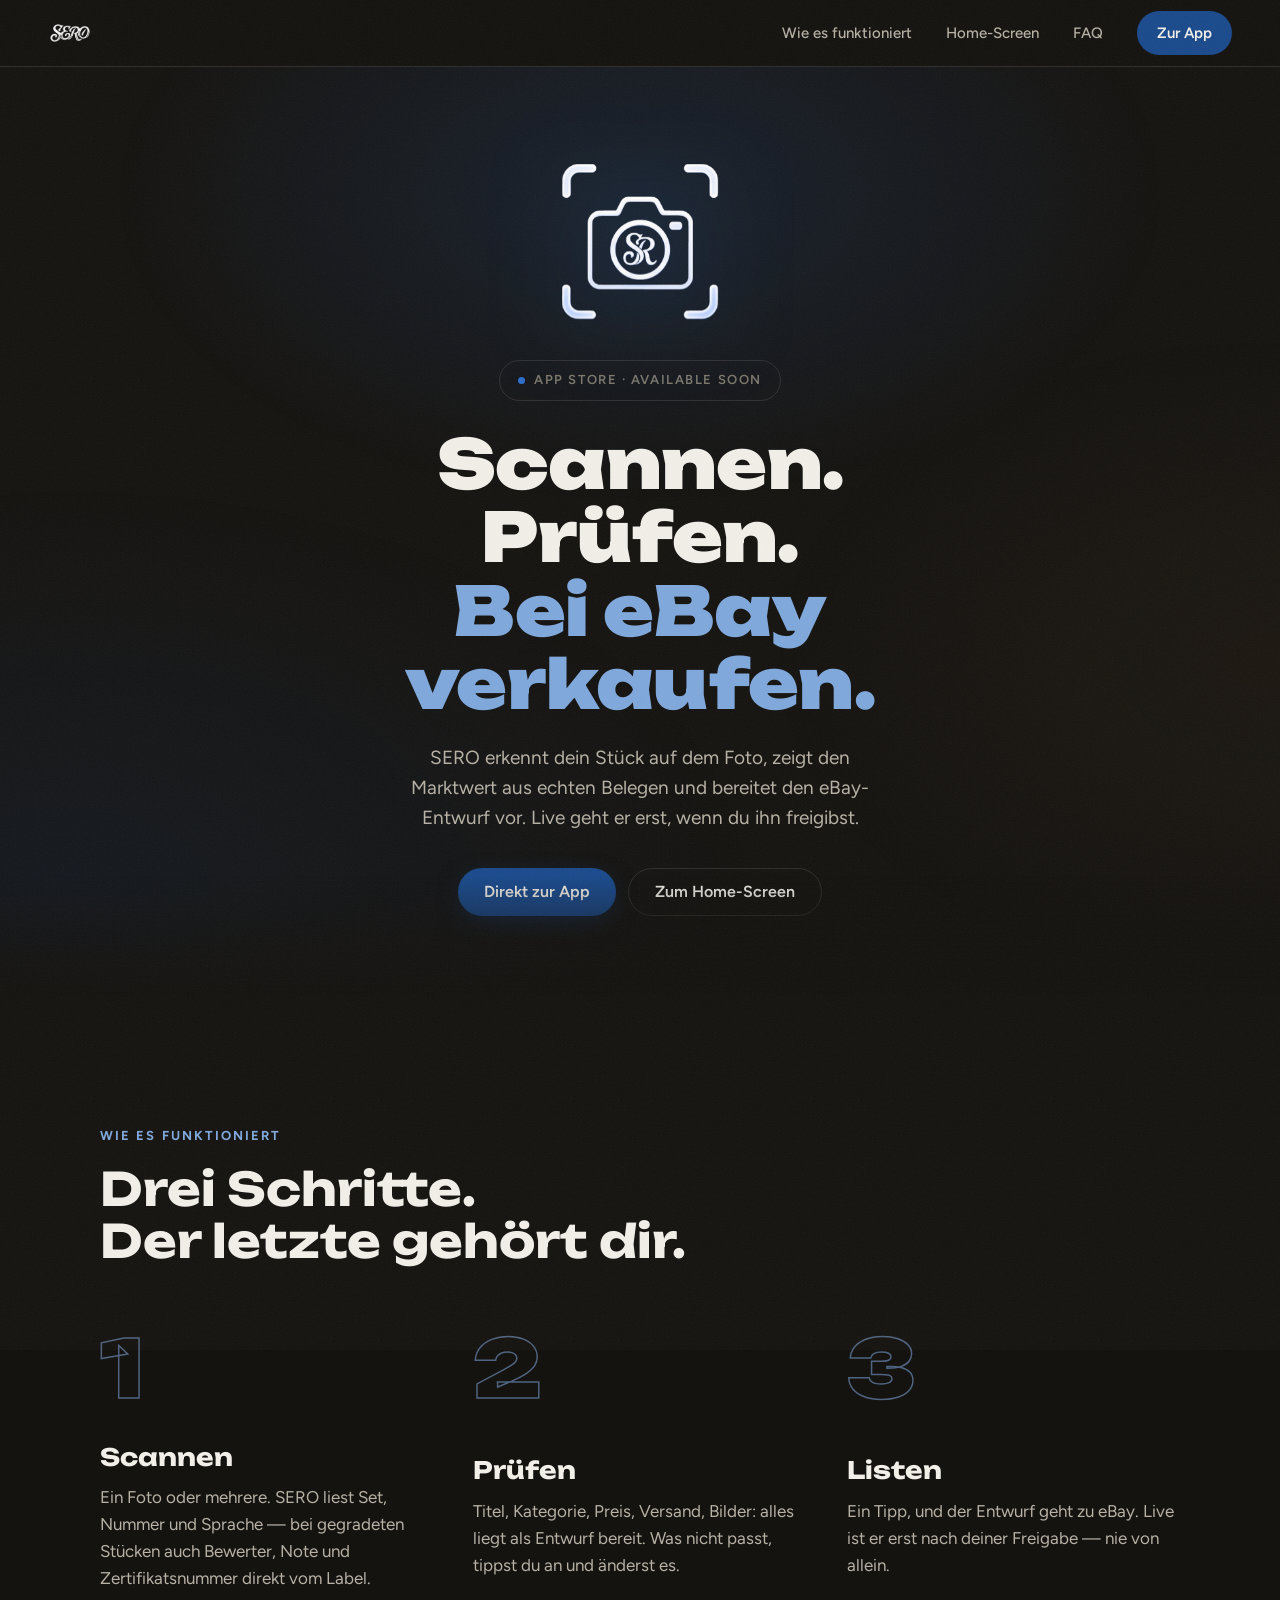
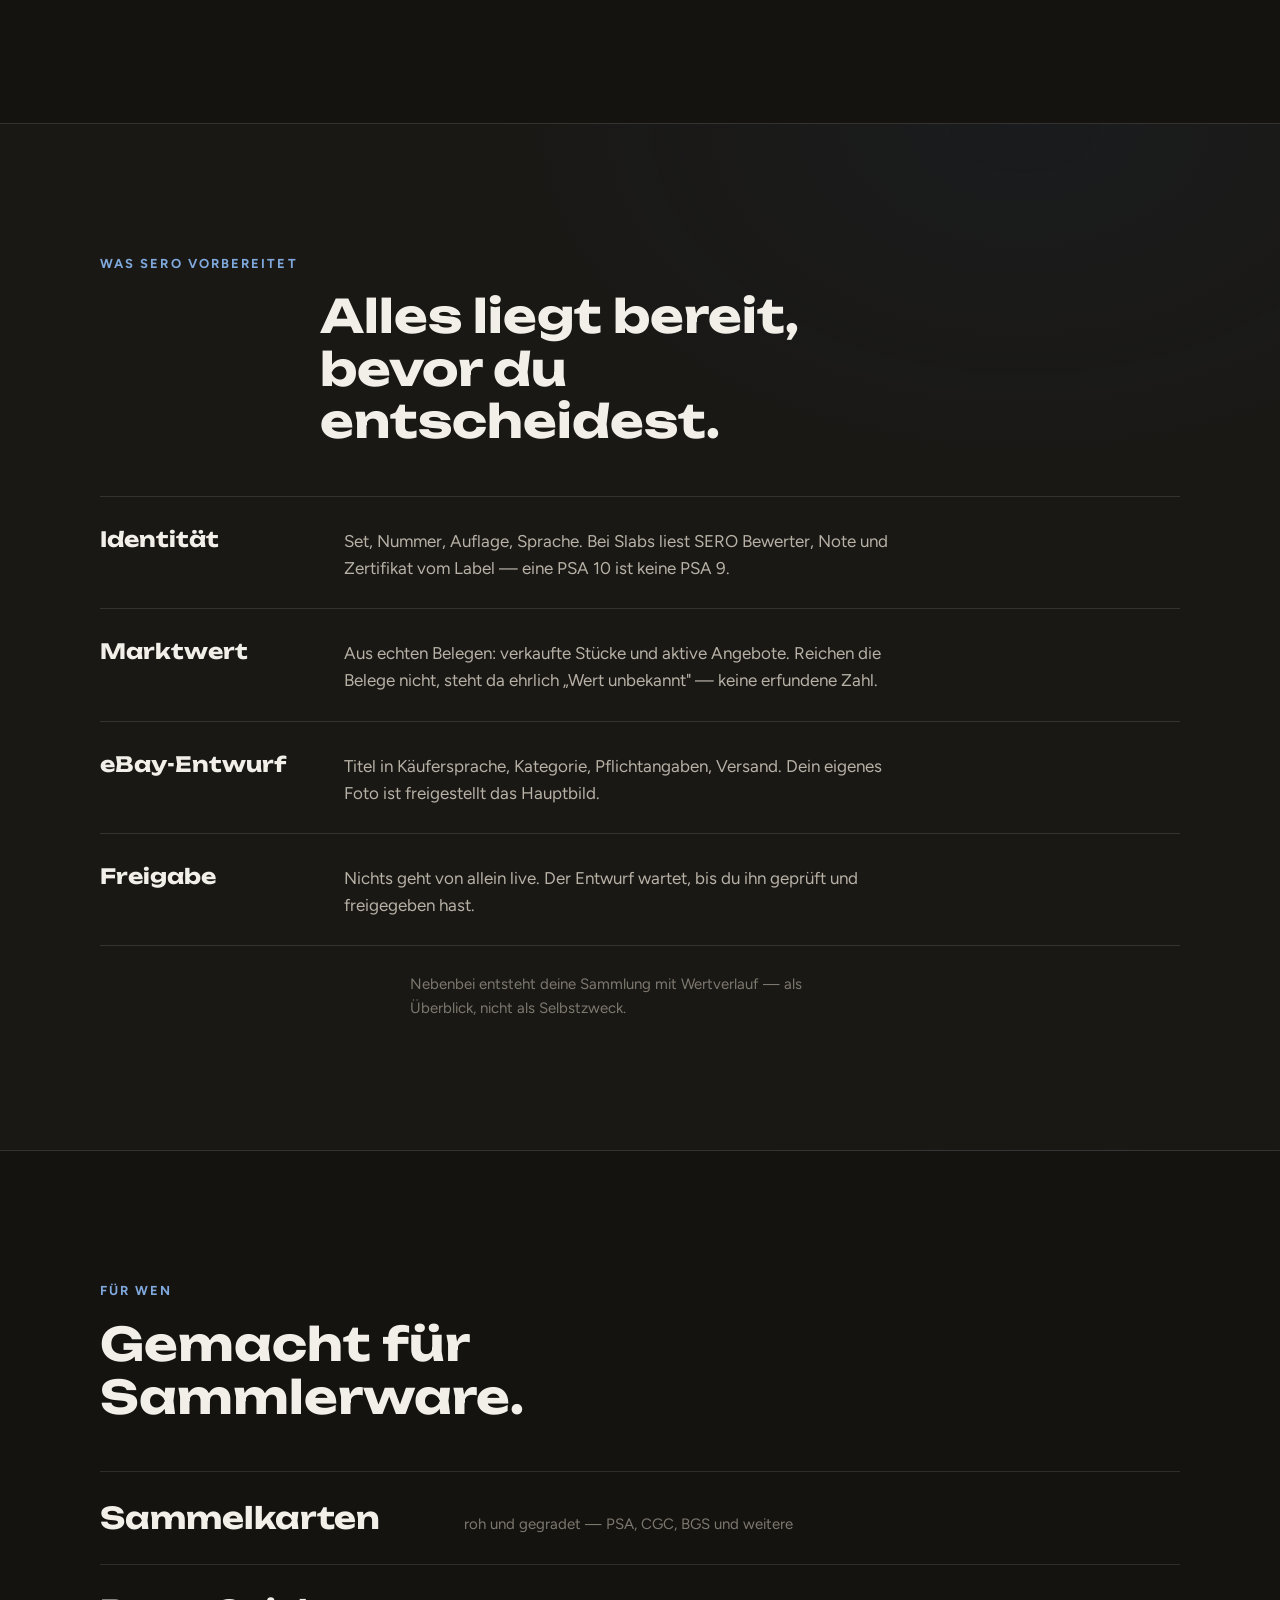
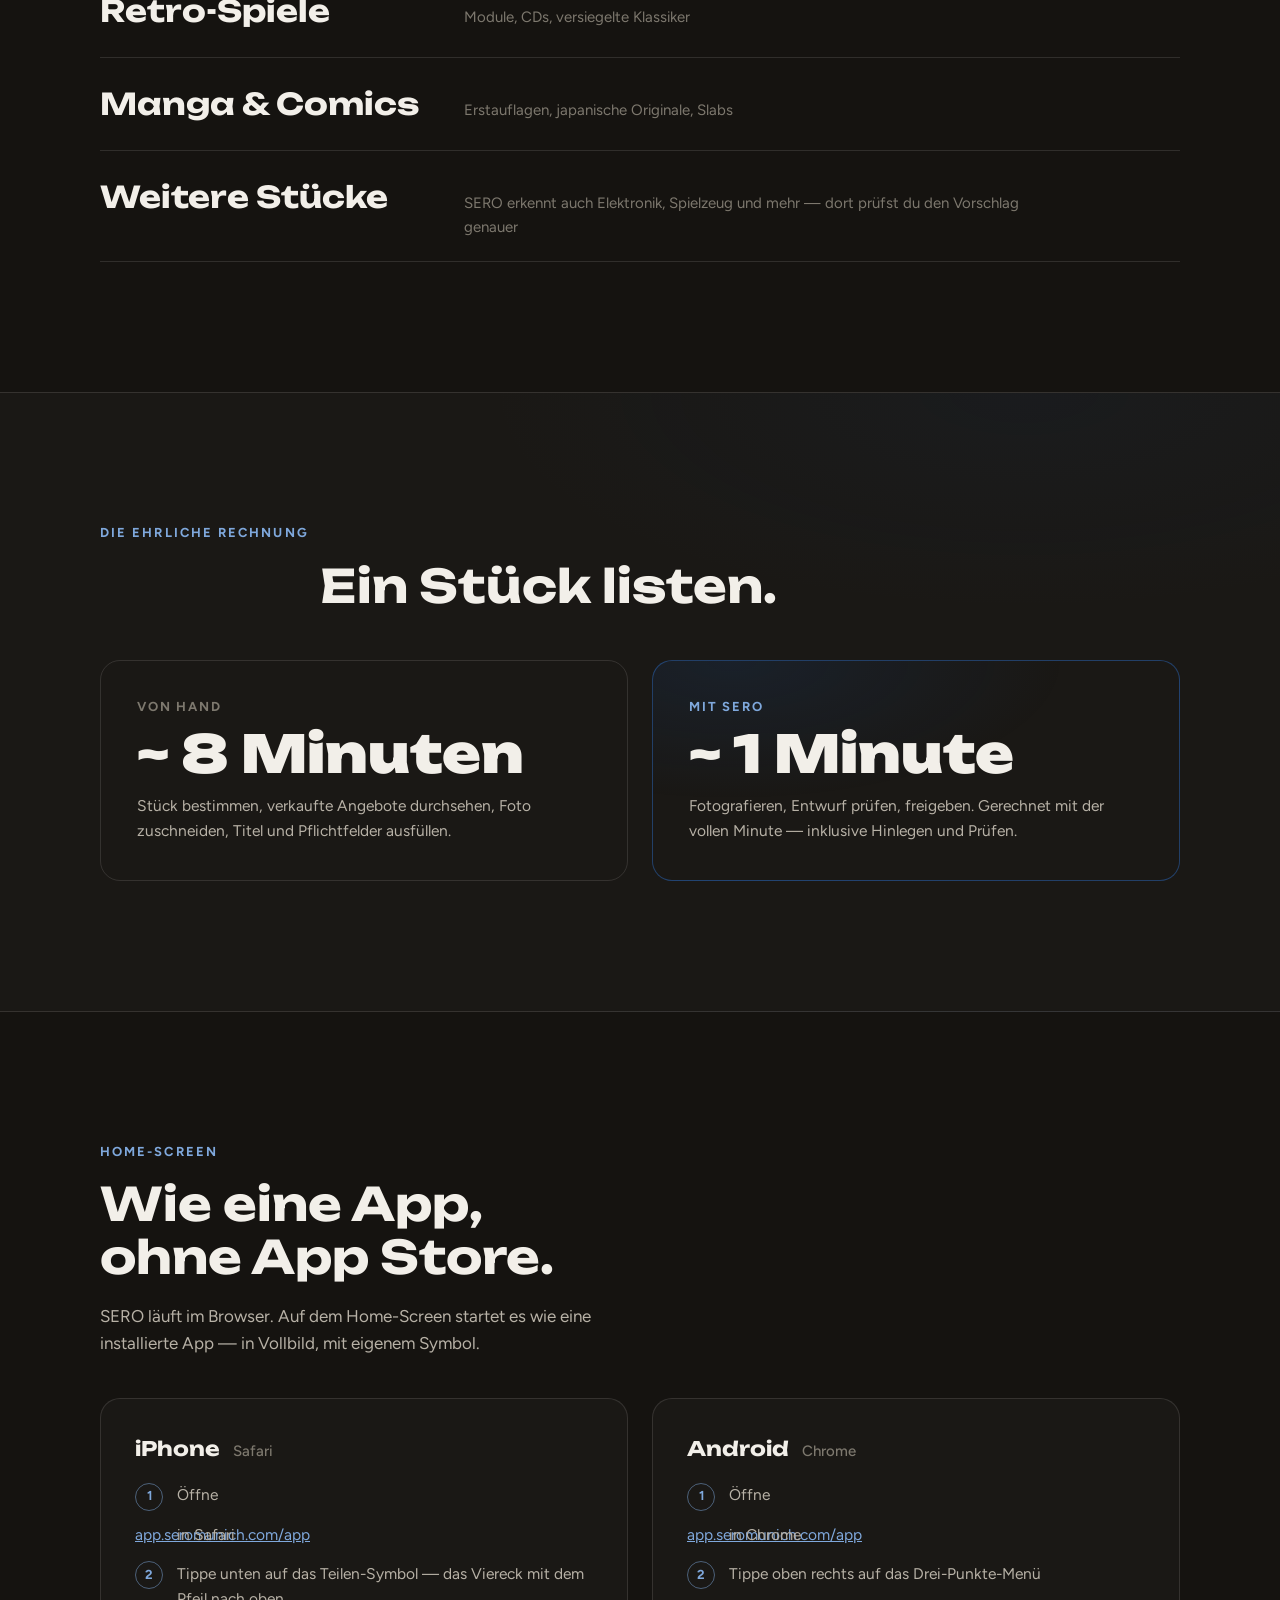
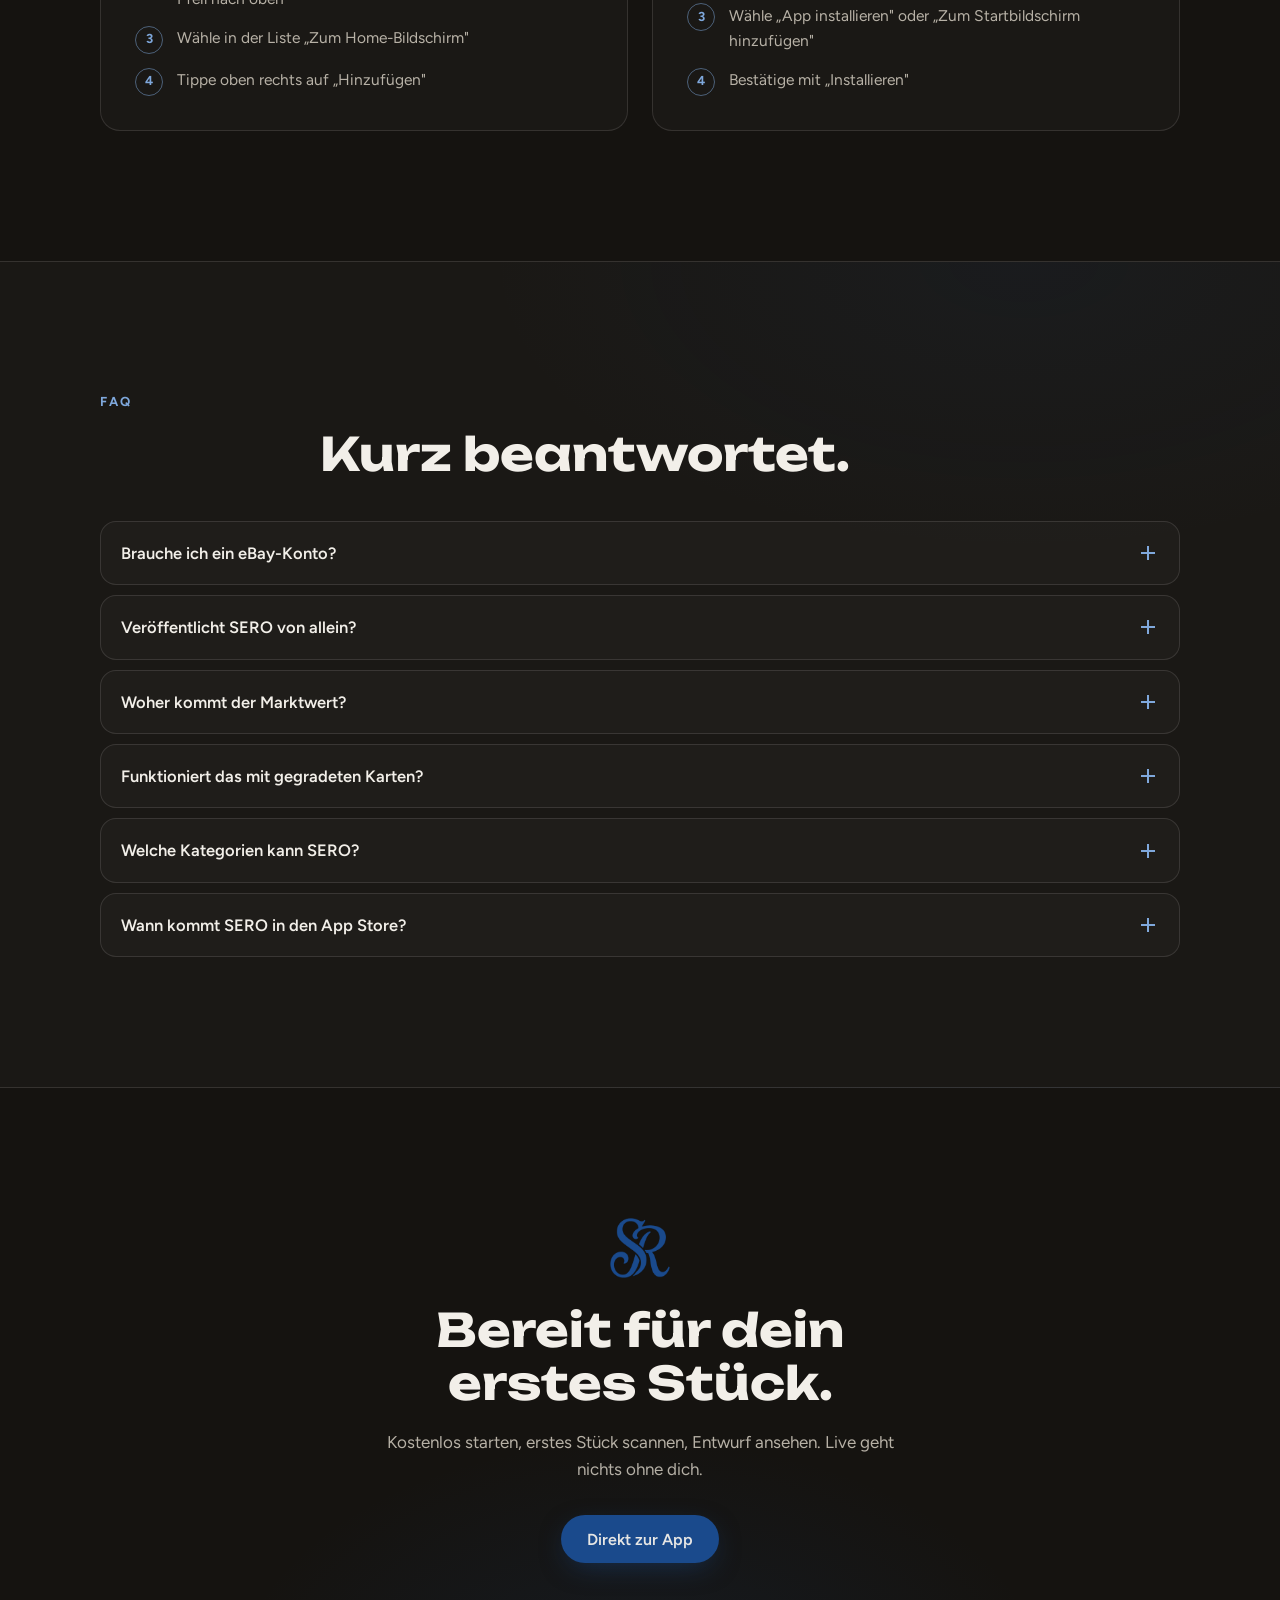
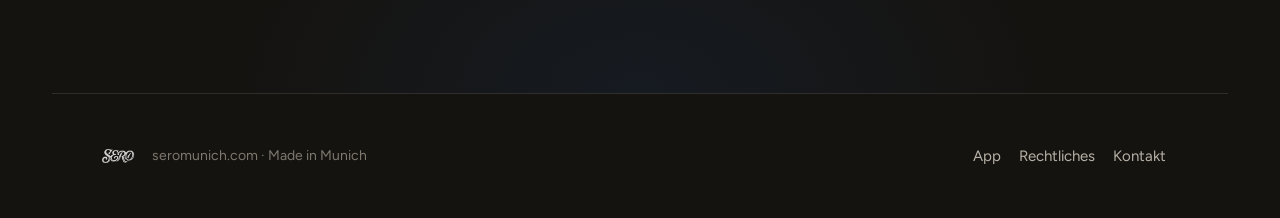
==== landing/index.html @ 646f68f7 "Landing seromunich.com: Komplett-Redesign — Atelier-Theme, Scroll-Motion, 10 Sektionen - Dunkles Lau" ====
<!DOCTYPE html>
<html lang="de">
<head>
<meta charset="UTF-8">
<meta name="viewport" content="width=device-width, initial-scale=1, viewport-fit=cover">
<title>SERO — Scannen. Prüfen. Bei eBay verkaufen.</title>
<meta name="description" content="SERO erkennt dein Stück auf dem Foto, zeigt den Marktwert aus echten Belegen und bereitet den eBay-Entwurf vor. Live geht er erst nach deiner Freigabe.">
<link rel="canonical" href="https://seromunich.com/">
<link rel="icon" href="assets/sero-slab.svg" type="image/svg+xml">
<link rel="alternate icon" href="assets/app-icon.png">
<link rel="apple-touch-icon" href="assets/apple-touch-icon.png">
<meta property="og:type" content="website">
<meta property="og:site_name" content="SERO">
<meta property="og:title" content="SERO — Scannen. Prüfen. Bei eBay verkaufen.">
<meta property="og:description" content="Foto machen, Marktwert aus echten Belegen prüfen, bei eBay listen — live erst nach deiner Freigabe.">
<meta property="og:url" content="https://seromunich.com/">
<meta property="og:image" content="https://seromunich.com/assets/icon-512.png">
<meta property="og:locale" content="de_DE">
<meta name="theme-color" content="#151310">
<link rel="preconnect" href="https://fonts.googleapis.com">
<link rel="preconnect" href="https://fonts.gstatic.com" crossorigin>
<link href="https://fonts.googleapis.com/css2?family=Figtree:wght@400;500;600;700&family=Unbounded:wght@400;500;700;900&display=swap" rel="stylesheet">
<link rel="stylesheet" href="landing.css?v=3">
</head>
<body>
<a class="skip" href="#main">Zum Inhalt springen</a>
<div class="grain" aria-hidden="true"></div>

<!-- ══════════════ Header ══════════════ -->
<header class="top" id="top">
  <a class="brand" href="#top" aria-label="SERO — nach oben">
    <img src="assets/wordmark-white.png" width="108" height="26" alt="SERO">
  </a>
  <nav class="top-nav" aria-label="Hauptnavigation">
    <a href="#how">Wie es funktioniert</a>
    <a href="#guide">Home-Screen</a>
    <a href="#faq">FAQ</a>
  </nav>
  <a class="btn btn-small" href="https://app.seromunich.com/app/">Zur App</a>
</header>

<main id="main">

<!-- ══════════════ Hero ══════════════ -->
<section class="hero" aria-labelledby="hero-h">
  <div class="hero-light" data-parallax="0.18" aria-hidden="true"></div>
  <div class="hero-inner">
    <img class="hero-cam" data-parallax="-0.08" src="assets/scan-cam-dark.png"
         width="180" height="178" alt="" aria-hidden="true">
    <p class="hero-badge"><span class="dot" aria-hidden="true"></span>App Store · Available Soon</p>
    <h1 id="hero-h" class="hero-title">
      Scannen.<br>Prüfen.<br><em>Bei eBay verkaufen.</em>
    </h1>
    <p class="hero-sub">
      SERO erkennt dein Stück auf dem Foto, zeigt den Marktwert aus echten
      Belegen und bereitet den eBay-Entwurf vor. Live geht er erst, wenn du
      ihn freigibst.
    </p>
    <div class="hero-ctas">
      <a class="btn btn-primary" href="https://app.seromunich.com/app/">Direkt zur App</a>
      <a class="btn btn-ghost" href="#guide">Zum Home-Screen</a>
    </div>
  </div>
  <div class="hero-fade" aria-hidden="true"></div>
</section>

<!-- ══════════════ Wie es funktioniert ══════════════ -->
<section class="sect" id="how" aria-labelledby="how-h">
  <p class="kicker reveal">Wie es funktioniert</p>
  <h2 id="how-h" class="sect-title reveal">Drei Schritte.<br>Der letzte gehört dir.</h2>

  <ol class="steps">
    <li class="step reveal">
      <span class="step-nr" aria-hidden="true">1</span>
      <div>
        <h3>Scannen</h3>
        <p>Ein Foto oder mehrere. SERO liest Set, Nummer und Sprache —
        bei gegradeten Stücken auch Bewerter, Note und Zertifikatsnummer
        direkt vom Label.</p>
      </div>
    </li>
    <li class="step reveal">
      <span class="step-nr" aria-hidden="true">2</span>
      <div>
        <h3>Prüfen</h3>
        <p>Titel, Kategorie, Preis, Versand, Bilder: alles liegt als Entwurf
        bereit. Was nicht passt, tippst du an und änderst es.</p>
      </div>
    </li>
    <li class="step reveal">
      <span class="step-nr" aria-hidden="true">3</span>
      <div>
        <h3>Listen</h3>
        <p>Ein Tipp, und der Entwurf geht zu eBay. Live ist er erst nach
        deiner Freigabe — nie von allein.</p>
      </div>
    </li>
  </ol>
</section>

<!-- ══════════════ Was SERO vorbereitet ══════════════ -->
<section class="sect sect-tint" id="prep" aria-labelledby="prep-h">
  <p class="kicker reveal">Was SERO vorbereitet</p>
  <h2 id="prep-h" class="sect-title reveal">Alles liegt bereit,<br>bevor du entscheidest.</h2>

  <dl class="prep">
    <div class="prep-row reveal">
      <dt>Identität</dt>
      <dd>Set, Nummer, Auflage, Sprache. Bei Slabs liest SERO Bewerter,
      Note und Zertifikat vom Label — eine PSA 10 ist keine PSA 9.</dd>
    </div>
    <div class="prep-row reveal">
      <dt>Marktwert</dt>
      <dd>Aus echten Belegen: verkaufte Stücke und aktive Angebote.
      Reichen die Belege nicht, steht da ehrlich „Wert unbekannt" —
      keine erfundene Zahl.</dd>
    </div>
    <div class="prep-row reveal">
      <dt>eBay-Entwurf</dt>
      <dd>Titel in Käufersprache, Kategorie, Pflichtangaben, Versand.
      Dein eigenes Foto ist freigestellt das Hauptbild.</dd>
    </div>
    <div class="prep-row reveal">
      <dt>Freigabe</dt>
      <dd>Nichts geht von allein live. Der Entwurf wartet, bis du ihn
      geprüft und freigegeben hast.</dd>
    </div>
  </dl>

  <p class="prep-note reveal">Nebenbei entsteht deine Sammlung mit
  Wertverlauf — als Überblick, nicht als Selbstzweck.</p>
</section>

<!-- ══════════════ Für wen ══════════════ -->
<section class="sect" id="who" aria-labelledby="who-h">
  <p class="kicker reveal">Für wen</p>
  <h2 id="who-h" class="sect-title reveal">Gemacht für Sammlerware.</h2>
  <ul class="who">
    <li class="reveal"><strong>Sammelkarten</strong><span>roh und gegradet — PSA, CGC, BGS und weitere</span></li>
    <li class="reveal"><strong>Retro-Spiele</strong><span>Module, CDs, versiegelte Klassiker</span></li>
    <li class="reveal"><strong>Manga &amp; Comics</strong><span>Erstauflagen, japanische Originale, Slabs</span></li>
    <li class="reveal"><strong>Weitere Stücke</strong><span>SERO erkennt auch Elektronik, Spielzeug und mehr — dort prüfst du den Vorschlag genauer</span></li>
  </ul>
</section>

<!-- ══════════════ Zeit-Vergleich ══════════════ -->
<section class="sect sect-tint" id="time" aria-labelledby="time-h">
  <p class="kicker reveal">Die ehrliche Rechnung</p>
  <h2 id="time-h" class="sect-title reveal">Ein Stück listen.</h2>

  <div class="time">
    <div class="time-col reveal">
      <p class="time-label">Von Hand</p>
      <p class="time-value">~ 8 Minuten</p>
      <p class="time-desc">Stück bestimmen, verkaufte Angebote durchsehen,
      Foto zuschneiden, Titel und Pflichtfelder ausfüllen.</p>
    </div>
    <div class="time-col time-col-sero reveal">
      <p class="time-label">Mit SERO</p>
      <p class="time-value">~ 1 Minute</p>
      <p class="time-desc">Fotografieren, Entwurf prüfen, freigeben.
      Gerechnet mit der vollen Minute — inklusive Hinlegen und Prüfen.</p>
    </div>
  </div>
</section>

<!-- ══════════════ Home-Screen Guide ══════════════ -->
<section class="sect" id="guide" aria-labelledby="guide-h">
  <p class="kicker reveal">Home-Screen</p>
  <h2 id="guide-h" class="sect-title reveal">Wie eine App,<br>ohne App Store.</h2>
  <p class="sect-sub reveal">SERO läuft im Browser. Auf dem Home-Screen
  startet es wie eine installierte App — in Vollbild, mit eigenem Symbol.</p>

  <div class="guide">
    <article class="guide-card reveal" aria-labelledby="g-ios">
      <h3 id="g-ios">iPhone <span>Safari</span></h3>
      <ol>
        <li>Öffne <a href="https://app.seromunich.com/app/">app.seromunich.com/app</a> in Safari</li>
        <li>Tippe unten auf das Teilen-Symbol — das Viereck mit dem Pfeil nach oben</li>
        <li>Wähle in der Liste „Zum Home-Bildschirm"</li>
        <li>Tippe oben rechts auf „Hinzufügen"</li>
      </ol>
    </article>
    <article class="guide-card reveal" aria-labelledby="g-android">
      <h3 id="g-android">Android <span>Chrome</span></h3>
      <ol>
        <li>Öffne <a href="https://app.seromunich.com/app/">app.seromunich.com/app</a> in Chrome</li>
        <li>Tippe oben rechts auf das Drei-Punkte-Menü</li>
        <li>Wähle „App installieren" oder „Zum Startbildschirm hinzufügen"</li>
        <li>Bestätige mit „Installieren"</li>
      </ol>
    </article>
  </div>
</section>

<!-- ══════════════ FAQ ══════════════ -->
<section class="sect sect-tint" id="faq" aria-labelledby="faq-h">
  <p class="kicker reveal">FAQ</p>
  <h2 id="faq-h" class="sect-title reveal">Kurz beantwortet.</h2>

  <div class="faq reveal">
    <details name="faq">
      <summary>Brauche ich ein eBay-Konto?<span class="faq-ic" aria-hidden="true"></span></summary>
      <div class="faq-body"><p>Ja, dein eigenes. SERO listet über dein Konto —
      du verbindest es einmal, Verkaufsrichtlinien und Versandstandort richtet
      SERO dabei mit ein.</p></div>
    </details>
    <details name="faq">
      <summary>Veröffentlicht SERO von allein?<span class="faq-ic" aria-hidden="true"></span></summary>
      <div class="faq-body"><p>Nein. Jeder Entwurf wartet auf deine Freigabe.
      Erst dein Tipp macht ihn bei eBay live — es gibt keinen Autopiloten.</p></div>
    </details>
    <details name="faq">
      <summary>Woher kommt der Marktwert?<span class="faq-ic" aria-hidden="true"></span></summary>
      <div class="faq-body"><p>Aus echten Belegen: verkaufte Stücke und aktive
      Angebote, passend zu Auflage, Sprache und Zustand. Reichen die Belege
      nicht, zeigt SERO „Wert unbekannt" — und du trägst deinen Preis selbst
      ein. Lieber ehrlich als erfunden.</p></div>
    </details>
    <details name="faq">
      <summary>Funktioniert das mit gegradeten Karten?<span class="faq-ic" aria-hidden="true"></span></summary>
      <div class="faq-body"><p>Ja. SERO liest Bewerter, Note und
      Zertifikatsnummer direkt vom Label des Slabs — PSA, CGC, BGS, WATA und
      weitere. Die Note gehört zur Identität: bewertet wird das gegradete
      Stück, nicht die rohe Karte.</p></div>
    </details>
    <details name="faq">
      <summary>Welche Kategorien kann SERO?<span class="faq-ic" aria-hidden="true"></span></summary>
      <div class="faq-body"><p>Zuhause ist SERO bei Sammelkarten, Retro-Spielen,
      Manga und Comics. Andere Stücke — Elektronik, Spielzeug, Zubehör —
      erkennt SERO ebenfalls; dort lohnt ein genauerer Blick auf den
      Vorschlag, bevor du freigibst.</p></div>
    </details>
    <details name="faq">
      <summary>Wann kommt SERO in den App Store?<span class="faq-ic" aria-hidden="true"></span></summary>
      <div class="faq-body"><p>Bald. Bis dahin läuft SERO als Web-App im
      Browser und vom Home-Screen — mit vollem Funktionsumfang. Der Weg dahin
      steht oben im Guide.</p></div>
    </details>
  </div>
</section>

<!-- ══════════════ Final CTA ══════════════ -->
<section class="sect final" aria-labelledby="final-h">
  <img class="final-mark reveal" src="assets/monogram-white.png" width="72" height="72" alt="" aria-hidden="true">
  <h2 id="final-h" class="sect-title reveal">Bereit für dein<br>erstes Stück.</h2>
  <p class="sect-sub reveal">Kostenlos starten, erstes Stück scannen,
  Entwurf ansehen. Live geht nichts ohne dich.</p>
  <div class="hero-ctas reveal">
    <a class="btn btn-primary" href="https://app.seromunich.com/app/">Direkt zur App</a>
  </div>
</section>

</main>

<!-- ══════════════ Footer ══════════════ -->
<footer class="foot">
  <div class="foot-row">
    <img src="assets/wordmark-white.png" width="90" height="22" alt="SERO">
    <p class="foot-made">seromunich.com · Made in Munich</p>
  </div>
  <nav class="foot-nav" aria-label="Fußzeile">
    <a href="https://app.seromunich.com/app/">App</a>
    <a href="https://app.seromunich.com/legal.html">Rechtliches</a>
    <a href="mailto:kontakt@seromunich.com">Kontakt</a>
  </nav>
</footer>

<script src="landing.js?v=3" defer></script>
</body>
</html>
---- landing/landing.css ----
/* ═══════════════════════════════════════════════════════════════════
   SERO Landing — „Atelier bei Nacht"
   Warmes Dunkel, Cream-Typo, ein blauer Akzent. Mobil (390) zuerst.
   ═══════════════════════════════════════════════════════════════════ */

:root {
  --bg:        #151310;   /* warmes Schwarzbraun */
  --bg-tint:   #1a1815;   /* Sektions-Wechsel, eine Nuance heller */
  --ink:       #F2EFE9;   /* Cream */
  --ink-dim:   #b7b1a6;   /* gedämpfter Text */
  --ink-faint: #7d786e;   /* Kicker, Fußnoten */
  --blue:      #1A4A8C;   /* SERO-Blau */
  --blue-hi:   #2E6FCC;   /* Interaktion, Links */
  --blue-soft: #7FA8DC;   /* Akzent-Text auf Dunkel */
  --line:      rgba(242, 239, 233, .12);
  --maxw:      1080px;
  --pad:       clamp(20px, 5vw, 48px);
  --display:   "Unbounded", system-ui, sans-serif;
  --text:      "Figtree", system-ui, sans-serif;
}

* { margin: 0; padding: 0; box-sizing: border-box; }

html {
  scroll-behavior: smooth;
  -webkit-text-size-adjust: 100%;
}
@media (prefers-reduced-motion: reduce) {
  html { scroll-behavior: auto; }
}

body {
  background: var(--bg);
  color: var(--ink);
  font-family: var(--text);
  font-size: 17px;
  line-height: 1.6;
  overflow-x: hidden;
}

::selection { background: var(--blue); color: var(--ink); }

img { display: block; max-width: 100%; height: auto; }
a { color: var(--blue-soft); }

/* Filmkorn über allem — Textur statt flacher Fläche */
.grain {
  position: fixed; inset: -50%;
  width: 200%; height: 200%;
  pointer-events: none;
  z-index: 999;
  opacity: .05;
  background-image: url("data:image/svg+xml,%3Csvg xmlns='http://www.w3.org/2000/svg' width='240' height='240'%3E%3Cfilter id='n'%3E%3CfeTurbulence type='fractalNoise' baseFrequency='0.8' numOctaves='2'/%3E%3C/filter%3E%3Crect width='100%25' height='100%25' filter='url(%23n)'/%3E%3C/svg%3E");
}

.skip {
  position: absolute; left: -9999px; top: 0;
  background: var(--blue); color: var(--ink);
  padding: 12px 20px; z-index: 1001; border-radius: 0 0 10px 0;
  text-decoration: none; font-weight: 600;
}
.skip:focus { left: 0; }

/* ══════════════ Header ══════════════ */

.top {
  position: sticky; top: 0; z-index: 100;
  display: flex; align-items: center; gap: 20px;
  padding: calc(10px + env(safe-area-inset-top)) var(--pad) 10px;
  background: color-mix(in srgb, var(--bg) 82%, transparent);
  -webkit-backdrop-filter: blur(14px);
  backdrop-filter: blur(14px);
  border-bottom: 1px solid var(--line);
}
.brand { display: flex; align-items: center; min-height: 44px; }
.brand img { height: 22px; width: auto; }
/* Das Wordmark-Asset ist blaues Chrom — klein auf Dunkel zu dunkel.
   Aufhellen per Filter statt neuem Asset. */
.brand img, .foot-row img { filter: grayscale(1) brightness(2.6) contrast(.92); }

.top-nav {
  display: none;
  gap: 6px; margin-left: auto;
}
.top-nav a {
  color: var(--ink-dim); text-decoration: none;
  font-size: 15px; font-weight: 500;
  padding: 11px 14px; border-radius: 999px;
  transition: color .2s, background-color .2s;
}
.top-nav a:hover { color: var(--ink); background: rgba(242, 239, 233, .06); }

.top .btn-small { margin-left: auto; }
@media (min-width: 720px) {
  .top-nav { display: flex; }
  .top .btn-small { margin-left: 0; }
}

/* ══════════════ Buttons ══════════════ */

.btn {
  display: inline-flex; align-items: center; justify-content: center;
  min-height: 48px; padding: 0 26px;
  border-radius: 999px;
  font-family: var(--text); font-size: 16px; font-weight: 600;
  text-decoration: none;
  transition: transform .18s ease, background-color .2s, border-color .2s, box-shadow .25s;
}
.btn:active { transform: scale(.97); }

.btn-primary {
  background: var(--blue); color: var(--ink);
  box-shadow: 0 8px 28px -8px rgba(26, 74, 140, .55);
}
.btn-primary:hover {
  background: var(--blue-hi);
  box-shadow: 0 10px 34px -8px rgba(46, 111, 204, .6);
  transform: translateY(-1px);
}
.btn-ghost {
  color: var(--ink);
  border: 1px solid var(--line);
  background: transparent;
}
.btn-ghost:hover { border-color: rgba(242, 239, 233, .35); background: rgba(242, 239, 233, .05); }

.btn-small { min-height: 44px; padding: 0 20px; font-size: 15px;
  background: var(--blue); color: var(--ink); }
.btn-small:hover { background: var(--blue-hi); }

/* ══════════════ Hero ══════════════ */

.hero {
  position: relative;
  min-height: 100svh;
  display: grid; place-items: center;
  padding: 90px var(--pad) 80px;
  overflow: hidden;
  isolation: isolate;
}

/* Lichtinseln: warme Bühne + tiefes Blau, kein flaches Schwarz */
.hero-light {
  position: absolute; inset: -20%;
  z-index: -1;
  background:
    radial-gradient(42% 34% at 50% 24%, rgba(46, 111, 204, .16), transparent 70%),
    radial-gradient(55% 45% at 18% 78%, rgba(26, 74, 140, .12), transparent 70%),
    radial-gradient(40% 36% at 85% 60%, rgba(120, 90, 40, .07), transparent 70%);
  will-change: transform;
}

.hero-inner {
  max-width: 660px;
  text-align: center;
  display: flex; flex-direction: column; align-items: center;
}

.hero-cam {
  width: clamp(120px, 30vw, 170px); height: auto;
  margin-bottom: 34px;
  filter: drop-shadow(0 14px 44px rgba(46, 111, 204, .35));
  will-change: transform;
}

.hero-badge {
  display: inline-flex; align-items: center; gap: 9px;
  font-size: 13px; font-weight: 600; letter-spacing: .12em;
  text-transform: uppercase;
  color: var(--ink-faint);
  border: 1px solid var(--line);
  border-radius: 999px;
  padding: 9px 18px;
  margin-bottom: 26px;
}
.hero-badge .dot {
  width: 7px; height: 7px; border-radius: 50%;
  background: var(--blue-hi);
}

.hero-title {
  font-family: var(--display);
  font-weight: 900;
  font-size: clamp(34px, 9.2vw, 68px);
  line-height: 1.08;
  letter-spacing: -.01em;
  margin-bottom: 22px;
}
.hero-title em {
  font-style: normal;
  color: var(--blue-soft);
}

.hero-sub {
  max-width: 480px;
  color: var(--ink-dim);
  font-size: clamp(16px, 4.2vw, 19px);
  margin-bottom: 34px;
}

.hero-ctas {
  display: flex; flex-wrap: wrap; gap: 12px; justify-content: center;
}

.hero-fade {
  position: absolute; left: 0; right: 0; bottom: 0; height: 120px;
  background: linear-gradient(transparent, var(--bg));
  pointer-events: none;
}

/* ══════════════ Sektionen ══════════════ */

.sect {
  padding: clamp(72px, 14vw, 130px) var(--pad);
  max-width: calc(var(--maxw) + 2 * 48px);
  margin: 0 auto;
  scroll-margin-top: 70px;
}
.sect-tint {
  max-width: none;
  background:
    radial-gradient(60% 50% at 80% 0%, rgba(26, 74, 140, .07), transparent 70%),
    var(--bg-tint);
  border-top: 1px solid var(--line);
  border-bottom: 1px solid var(--line);
}
.sect-tint > * { max-width: var(--maxw); margin-left: auto; margin-right: auto; }

.kicker {
  font-size: 13px; font-weight: 700;
  letter-spacing: .16em; text-transform: uppercase;
  color: var(--blue-soft);
  margin-bottom: 16px;
}

.sect-title {
  font-family: var(--display);
  font-weight: 700;
  font-size: clamp(27px, 6.4vw, 46px);
  line-height: 1.14;
  margin-bottom: 20px;
  max-width: 640px;
}
.sect-sub {
  color: var(--ink-dim);
  max-width: 520px;
  margin-bottom: 40px;
}

/* ══════════════ 3 Schritte ══════════════ */

.steps {
  list-style: none;
  margin-top: clamp(36px, 7vw, 64px);
  display: grid; gap: clamp(36px, 6vw, 56px);
}
.step {
  display: grid;
  grid-template-columns: auto 1fr;
  gap: 20px;
  align-items: start;
  max-width: 620px;
}
.step-nr {
  font-family: var(--display);
  font-weight: 900;
  font-size: clamp(44px, 11vw, 80px);
  line-height: .9;
  color: transparent;
  -webkit-text-stroke: 1.5px rgba(127, 168, 220, .55);
  min-width: clamp(48px, 12vw, 90px);
}
.step h3 {
  font-family: var(--display);
  font-weight: 700;
  font-size: clamp(19px, 4.6vw, 24px);
  margin-bottom: 8px;
}
.step p { color: var(--ink-dim); max-width: 460px; }

@media (min-width: 880px) {
  .steps { grid-template-columns: repeat(3, 1fr); gap: 40px; }
  .step { grid-template-columns: 1fr; max-width: none; }
  .step-nr { margin-bottom: 14px; }
}

/* ══════════════ Was SERO vorbereitet ══════════════ */

.prep { margin-top: clamp(28px, 5vw, 48px); }
.prep-row {
  display: grid; gap: 6px;
  padding: 26px 0;
  border-top: 1px solid var(--line);
}
.prep-row:last-of-type { border-bottom: 1px solid var(--line); }
.prep-row dt {
  font-family: var(--display);
  font-weight: 700;
  font-size: clamp(17px, 4.4vw, 21px);
}
.prep-row dd { color: var(--ink-dim); max-width: 560px; }

@media (min-width: 720px) {
  .prep-row { grid-template-columns: 220px 1fr; gap: 24px; align-items: baseline; }
}

.prep-note {
  margin-top: 26px;
  color: var(--ink-faint);
  font-size: 15px;
  max-width: 460px;
}

/* ══════════════ Für wen ══════════════ */

.who {
  list-style: none;
  margin-top: clamp(28px, 5vw, 48px);
}
.who li {
  display: grid; gap: 4px;
  padding: 22px 0;
  border-top: 1px solid var(--line);
}
.who li:last-child { border-bottom: 1px solid var(--line); }
.who strong {
  font-family: var(--display);
  font-weight: 700;
  font-size: clamp(20px, 5.4vw, 30px);
  transition: color .2s;
}
.who li:hover strong { color: var(--blue-soft); }
.who span { color: var(--ink-faint); font-size: 15px; max-width: 560px; }

@media (min-width: 720px) {
  .who li { grid-template-columns: minmax(260px, 340px) 1fr; align-items: baseline; gap: 24px; }
}

/* ══════════════ Zeit-Vergleich ══════════════ */

.time {
  display: grid; gap: 18px;
  margin-top: clamp(28px, 5vw, 48px);
}
.time-col {
  border: 1px solid var(--line);
  border-radius: 20px;
  padding: clamp(24px, 5vw, 36px);
}
.time-col-sero {
  border-color: rgba(46, 111, 204, .45);
  background:
    radial-gradient(90% 90% at 15% 0%, rgba(26, 74, 140, .18), transparent 70%);
}
.time-label {
  font-size: 13px; font-weight: 700;
  letter-spacing: .14em; text-transform: uppercase;
  color: var(--ink-faint);
  margin-bottom: 10px;
}
.time-col-sero .time-label { color: var(--blue-soft); }
.time-value {
  font-family: var(--display);
  font-weight: 900;
  font-size: clamp(30px, 8vw, 52px);
  line-height: 1;
  margin-bottom: 14px;
}
.time-desc { color: var(--ink-dim); font-size: 15.5px; }

@media (min-width: 720px) {
  .time { grid-template-columns: 1fr 1fr; gap: 24px; }
}

/* ══════════════ Guide ══════════════ */

.guide {
  display: grid; gap: 18px;
  margin-top: clamp(24px, 4vw, 40px);
}
.guide-card {
  border: 1px solid var(--line);
  border-radius: 20px;
  padding: clamp(24px, 5vw, 34px);
  background: rgba(242, 239, 233, .025);
}
.guide-card h3 {
  font-family: var(--display);
  font-weight: 700;
  font-size: 20px;
  margin-bottom: 18px;
}
.guide-card h3 span {
  color: var(--ink-faint);
  font-family: var(--text);
  font-weight: 500;
  font-size: 15px;
  margin-left: 8px;
}
.guide-card ol {
  list-style: none;
  counter-reset: g;
  display: grid; gap: 14px;
}
.guide-card ol li {
  counter-increment: g;
  display: grid;
  grid-template-columns: 30px 1fr;
  gap: 12px;
  align-items: baseline;
  color: var(--ink-dim);
  font-size: 15.5px;
}
.guide-card ol li::before {
  content: counter(g);
  display: inline-grid; place-items: center;
  width: 26px; height: 26px;
  border-radius: 50%;
  border: 1px solid rgba(127, 168, 220, .5);
  color: var(--blue-soft);
  font-weight: 700; font-size: 13px;
}
.guide-card a { color: var(--blue-soft); }

@media (min-width: 720px) {
  .guide { grid-template-columns: 1fr 1fr; gap: 24px; }
}

/* ══════════════ FAQ ══════════════ */

.faq {
  margin-top: clamp(24px, 4vw, 40px);
  display: grid; gap: 10px;
}
.faq details {
  border: 1px solid var(--line);
  border-radius: 16px;
  background: rgba(242, 239, 233, .025);
  overflow: hidden;
  transition: border-color .25s, background-color .25s;
}
.faq details[open] {
  border-color: rgba(46, 111, 204, .5);
  background: rgba(26, 74, 140, .07);
}
.faq summary {
  list-style: none;
  cursor: pointer;
  display: flex; align-items: center; justify-content: space-between; gap: 16px;
  min-height: 44px;
  padding: 18px 20px;
  font-weight: 600; font-size: 16.5px;
  -webkit-tap-highlight-color: transparent;
}
.faq summary::-webkit-details-marker { display: none; }
.faq summary:focus-visible {
  outline: 2px solid var(--blue-hi);
  outline-offset: -2px;
  border-radius: 16px;
}
.faq-ic {
  flex: none;
  width: 22px; height: 22px;
  position: relative;
}
.faq-ic::before, .faq-ic::after {
  content: "";
  position: absolute; inset: 0; margin: auto;
  background: var(--blue-soft);
  transition: transform .3s ease;
}
.faq-ic::before { width: 14px; height: 2px; }
.faq-ic::after  { width: 2px;  height: 14px; }
.faq details[open] .faq-ic::after { transform: rotate(90deg); }

.faq-body {
  display: grid;
  grid-template-rows: 0fr;
  transition: grid-template-rows .35s ease;
}
.faq details[open] .faq-body { grid-template-rows: 1fr; }
.faq-body p {
  overflow: hidden;
  color: var(--ink-dim);
  padding: 0 20px;
  font-size: 15.5px;
}
.faq details[open] .faq-body p { padding-bottom: 20px; }

/* ══════════════ Final CTA ══════════════ */

.final {
  text-align: center;
  display: flex; flex-direction: column; align-items: center;
  position: relative;
}
.final::before {
  content: "";
  position: absolute; inset: 0;
  background: radial-gradient(50% 60% at 50% 100%, rgba(26, 74, 140, .14), transparent 70%);
  pointer-events: none;
}
.final-mark {
  width: 60px; height: 60px;
  margin-bottom: 26px;
  opacity: .9;
}
.final .sect-title { max-width: none; }
.final .sect-sub { margin-bottom: 32px; }

/* ══════════════ Footer ══════════════ */

.foot {
  border-top: 1px solid var(--line);
  padding: 40px var(--pad) calc(40px + env(safe-area-inset-bottom));
  max-width: calc(var(--maxw) + 2 * 48px);
  margin: 0 auto;
  display: grid; gap: 22px;
}
.foot-row { display: flex; flex-wrap: wrap; align-items: center; gap: 16px; }
.foot-row img { height: 18px; width: auto; opacity: .85; }
.foot-made { color: var(--ink-faint); font-size: 14px; }
.foot-nav { display: flex; flex-wrap: wrap; gap: 4px; }
.foot-nav a {
  color: var(--ink-dim); text-decoration: none;
  font-size: 15px;
  padding: 10px 14px 10px 0;
  min-height: 44px;
  display: inline-flex; align-items: center;
  transition: color .2s;
}
.foot-nav a:hover { color: var(--ink); }

@media (min-width: 720px) {
  .foot { grid-template-columns: 1fr auto; align-items: center; }
}

/* ══════════════ Motion ══════════════ */

.reveal {
  opacity: 0;
  transform: translateY(26px);
  filter: blur(3px);
  transition: opacity .7s ease, transform .7s ease, filter .7s ease;
  transition-delay: var(--d, 0s);
}
.reveal.in {
  opacity: 1;
  transform: none;
  filter: none;
}

@media (prefers-reduced-motion: reduce) {
  .reveal { opacity: 1; transform: none; filter: none; transition: none; }
  .btn, .faq-ic::before, .faq-ic::after, .faq-body { transition: none; }
  .hero-light, .hero-cam { transform: none !important; }
}
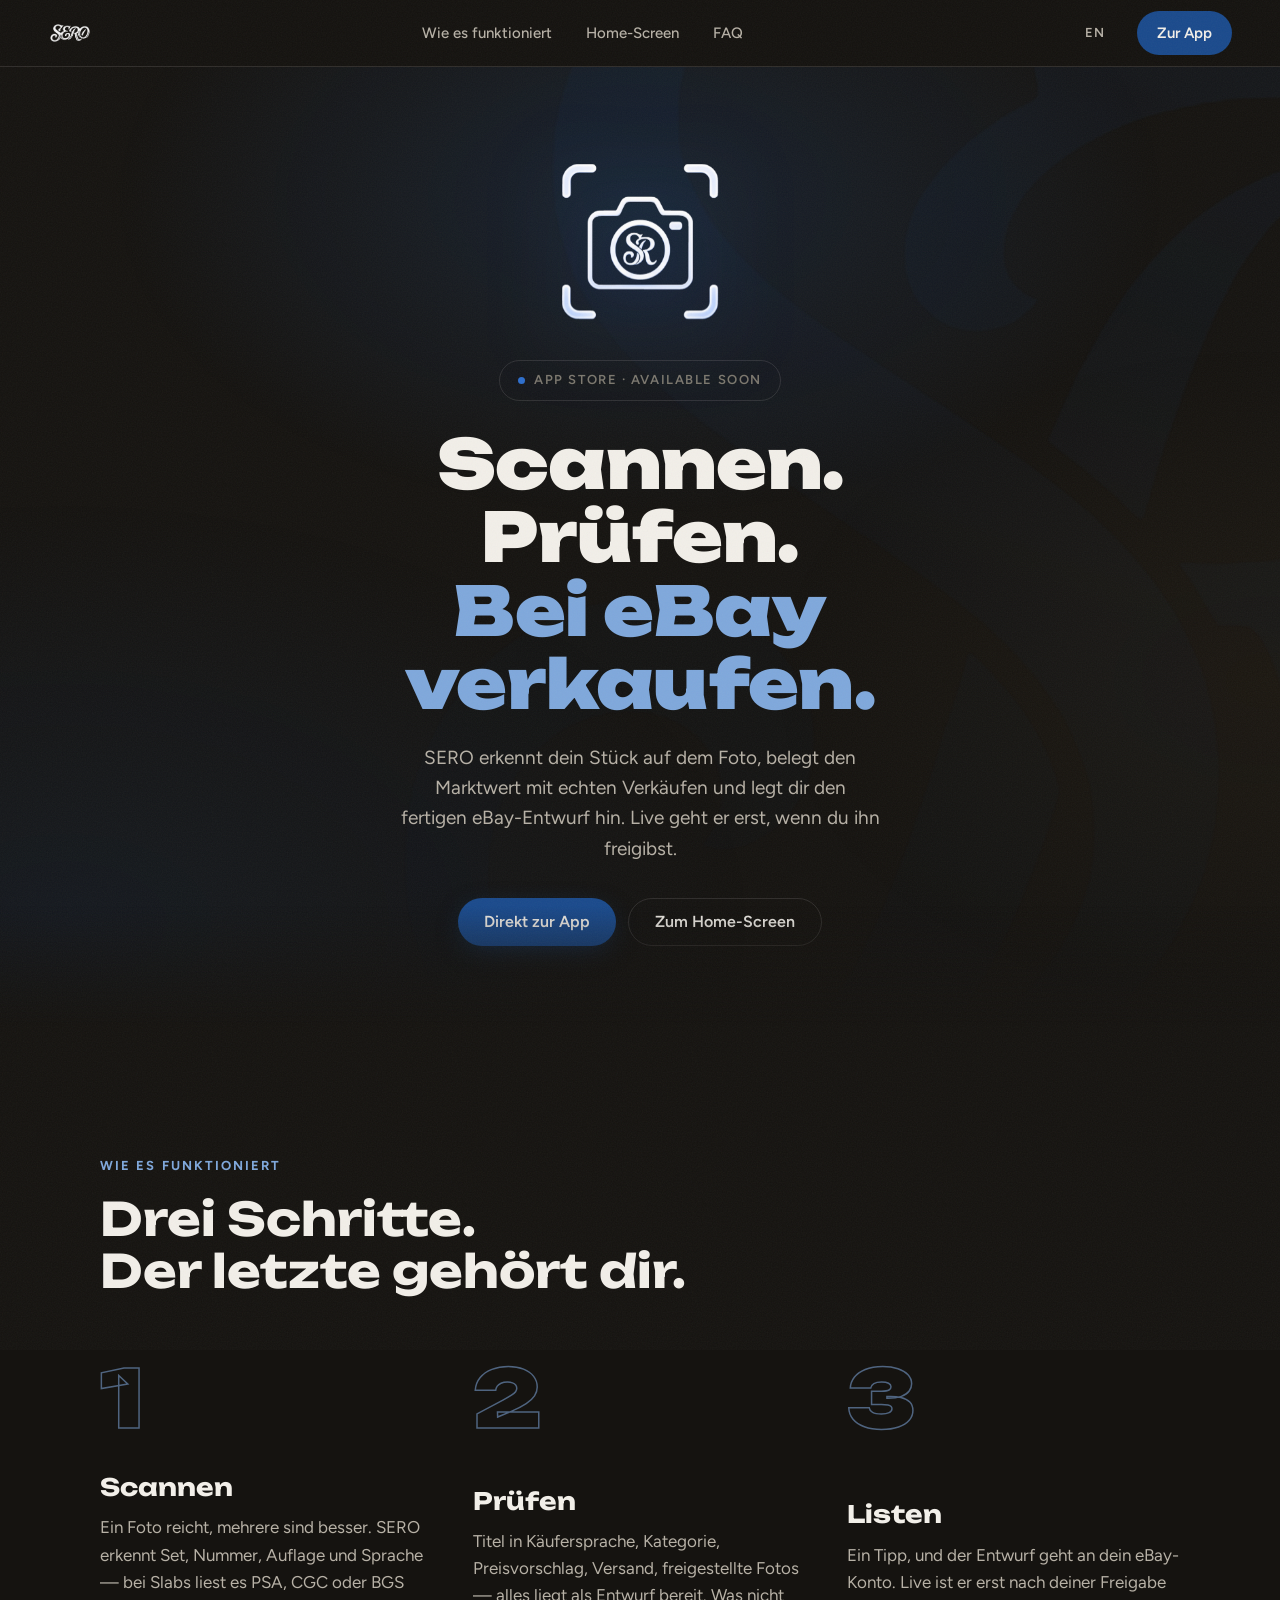
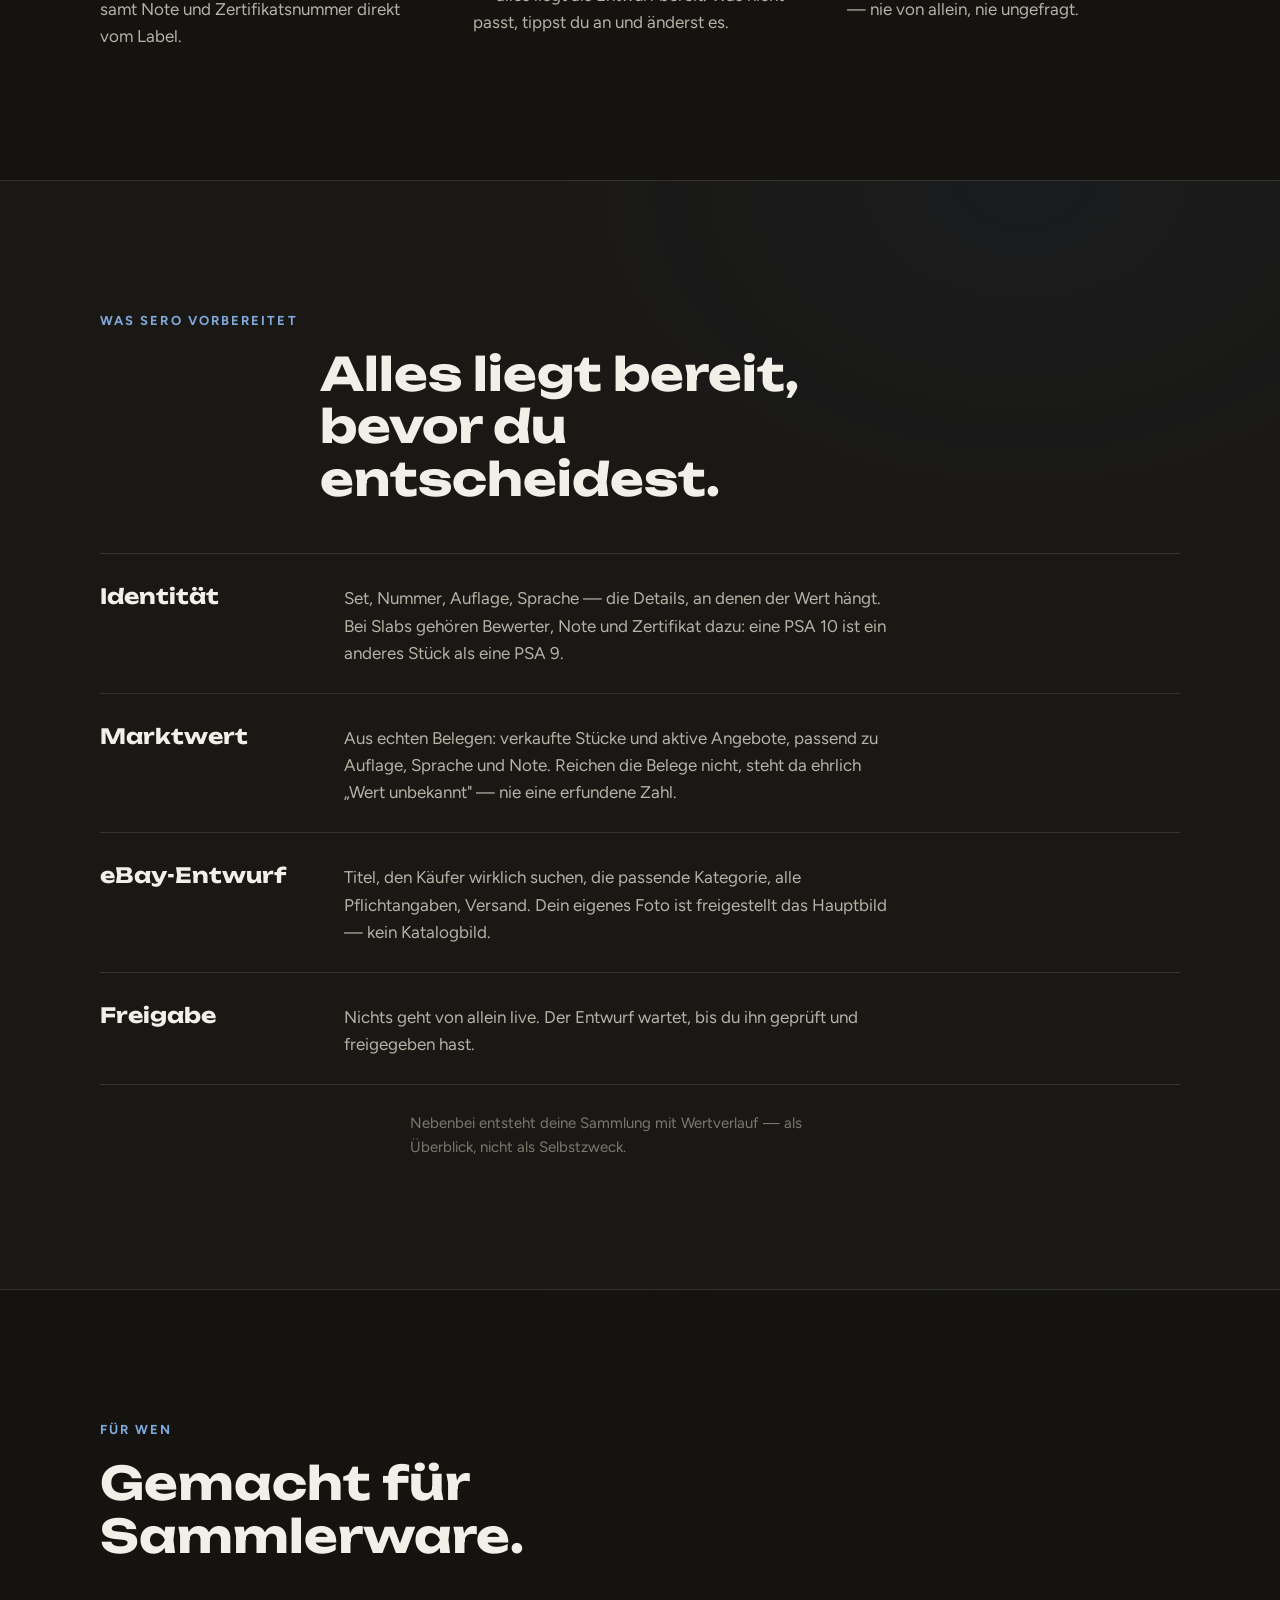
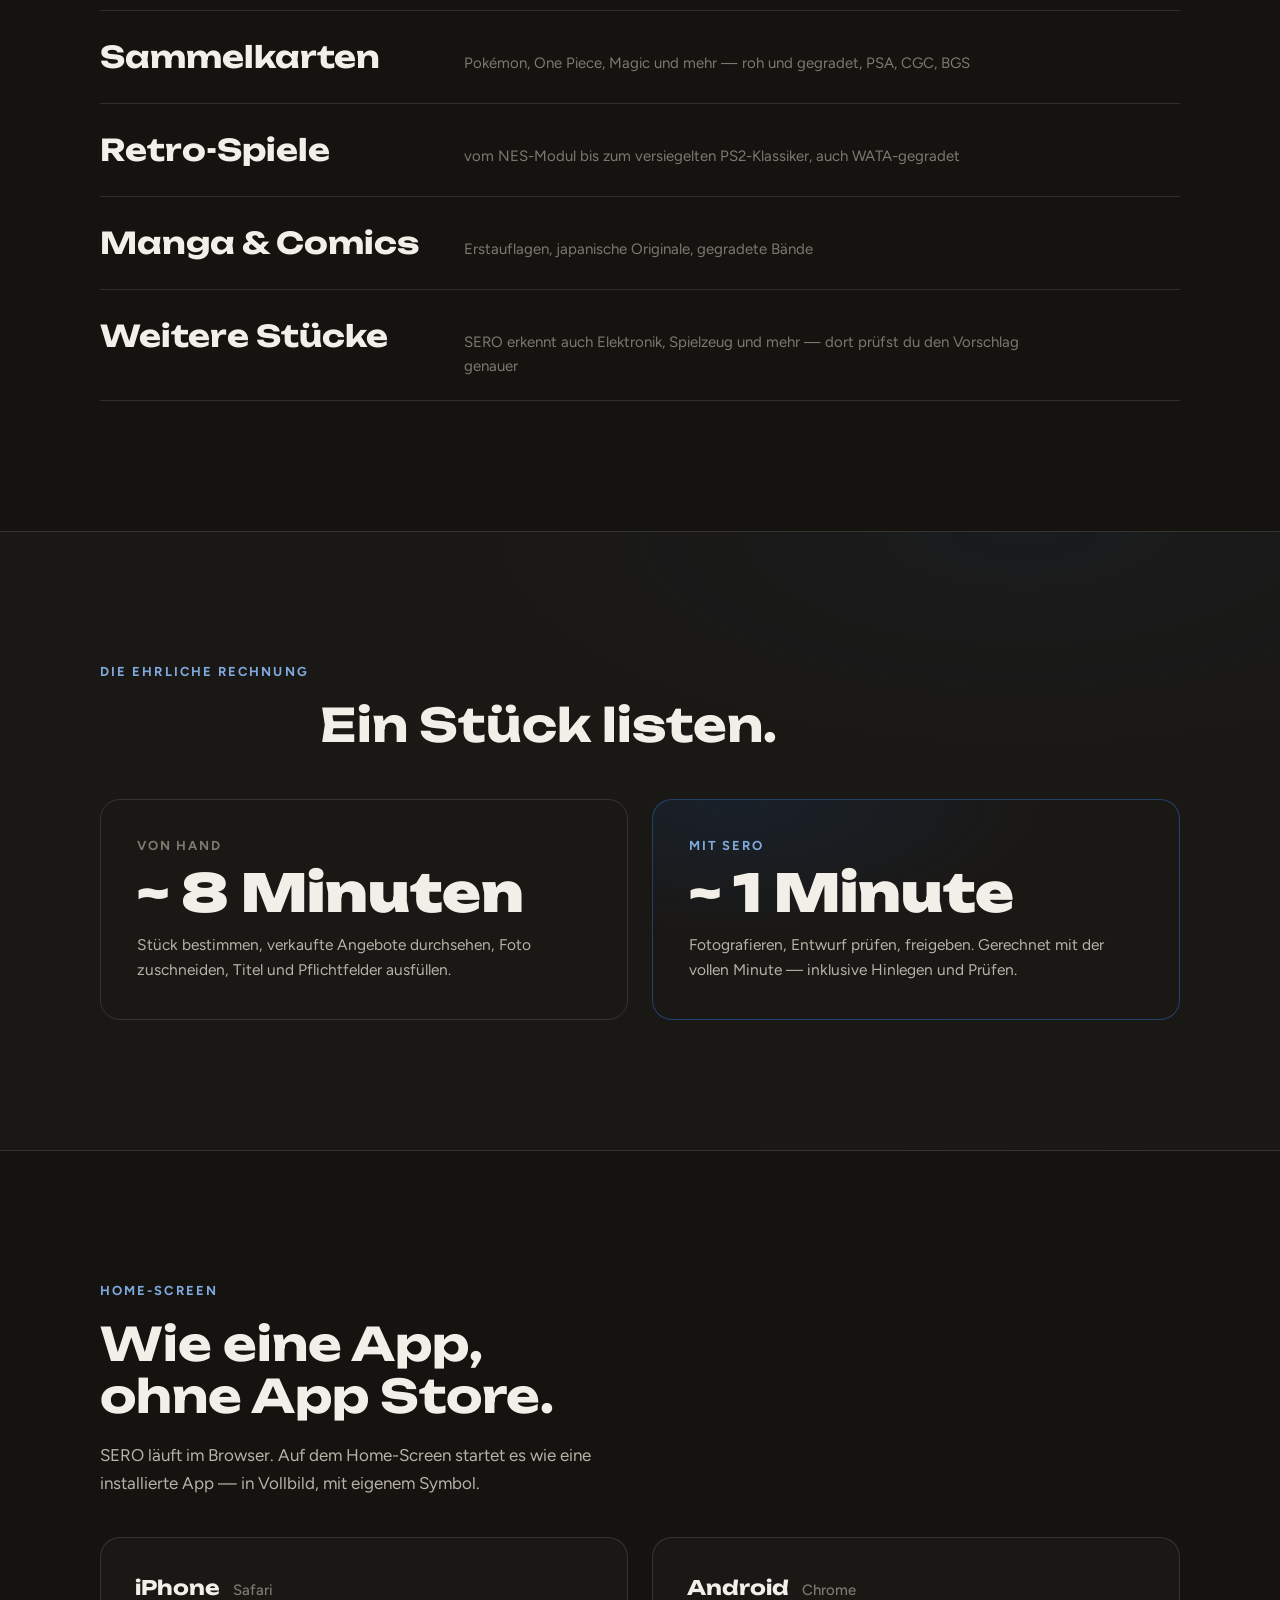
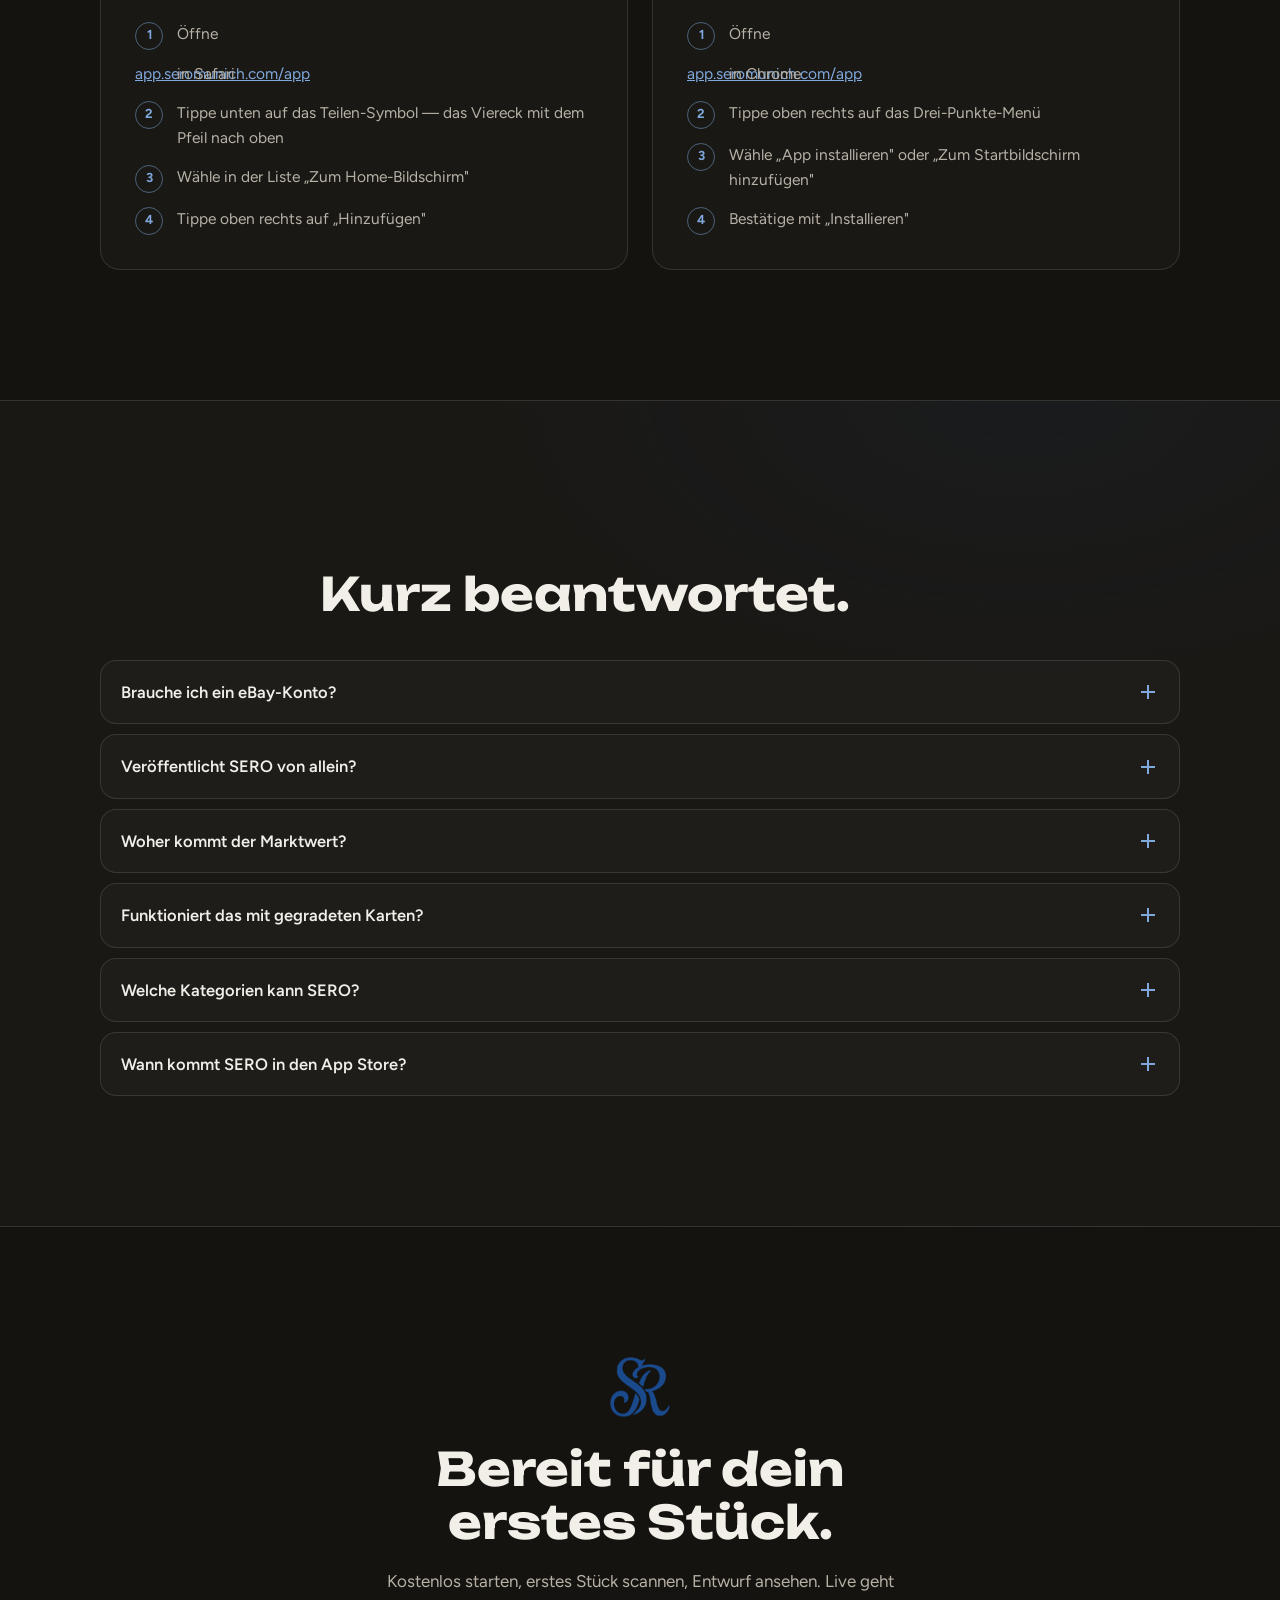
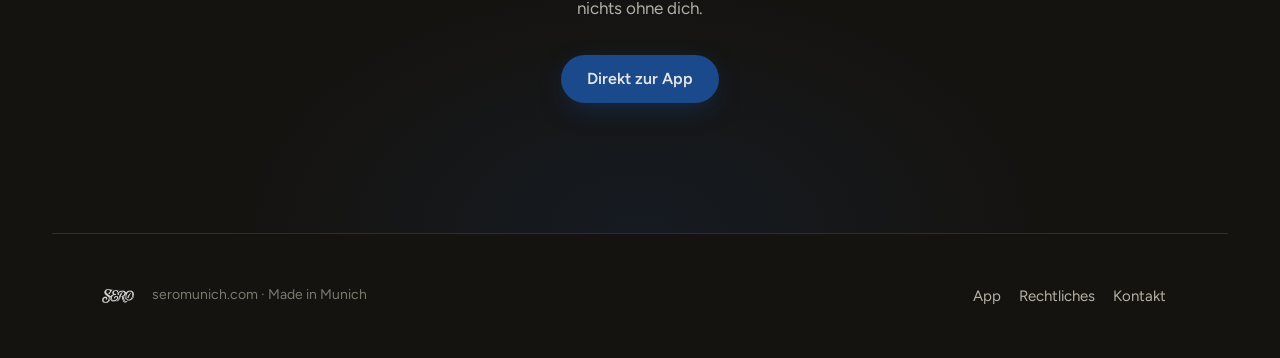
==== commit 60ffb274: "Landing: DE-Texte geschärft, EN-Version unter /en/, SR-Sigil als Hero-Hintergrund - Hero-Hintergrund" ====
--- a/landing/index.html
+++ b/landing/index.html
@@ -6,6 +6,9 @@
 <title>SERO — Scannen. Prüfen. Bei eBay verkaufen.</title>
 <meta name="description" content="SERO erkennt dein Stück auf dem Foto, zeigt den Marktwert aus echten Belegen und bereitet den eBay-Entwurf vor. Live geht er erst nach deiner Freigabe.">
 <link rel="canonical" href="https://seromunich.com/">
+<link rel="alternate" hreflang="de" href="https://seromunich.com/">
+<link rel="alternate" hreflang="en" href="https://seromunich.com/en/">
+<link rel="alternate" hreflang="x-default" href="https://seromunich.com/">
 <link rel="icon" href="assets/sero-slab.svg" type="image/svg+xml">
 <link rel="alternate icon" href="assets/app-icon.png">
 <link rel="apple-touch-icon" href="assets/apple-touch-icon.png">
@@ -20,7 +23,7 @@
 <link rel="preconnect" href="https://fonts.googleapis.com">
 <link rel="preconnect" href="https://fonts.gstatic.com" crossorigin>
 <link href="https://fonts.googleapis.com/css2?family=Figtree:wght@400;500;600;700&family=Unbounded:wght@400;500;700;900&display=swap" rel="stylesheet">
-<link rel="stylesheet" href="landing.css?v=3">
+<link rel="stylesheet" href="landing.css?v=4">
 </head>
 <body>
 <a class="skip" href="#main">Zum Inhalt springen</a>
@@ -36,6 +39,7 @@
     <a href="#guide">Home-Screen</a>
     <a href="#faq">FAQ</a>
   </nav>
+  <a class="lang" href="en/" hreflang="en" lang="en" aria-label="Switch to English">EN</a>
   <a class="btn btn-small" href="https://app.seromunich.com/app/">Zur App</a>
 </header>
 
@@ -44,6 +48,7 @@
 <!-- ══════════════ Hero ══════════════ -->
 <section class="hero" aria-labelledby="hero-h">
   <div class="hero-light" data-parallax="0.18" aria-hidden="true"></div>
+  <div class="hero-sigil" data-parallax="0.06" aria-hidden="true"></div>
   <div class="hero-inner">
     <img class="hero-cam" data-parallax="-0.08" src="assets/scan-cam-dark.png"
          width="180" height="178" alt="" aria-hidden="true">
@@ -52,9 +57,9 @@
       Scannen.<br>Prüfen.<br><em>Bei eBay verkaufen.</em>
     </h1>
     <p class="hero-sub">
-      SERO erkennt dein Stück auf dem Foto, zeigt den Marktwert aus echten
-      Belegen und bereitet den eBay-Entwurf vor. Live geht er erst, wenn du
-      ihn freigibst.
+      SERO erkennt dein Stück auf dem Foto, belegt den Marktwert mit echten
+      Verkäufen und legt dir den fertigen eBay-Entwurf hin. Live geht er
+      erst, wenn du ihn freigibst.
     </p>
     <div class="hero-ctas">
       <a class="btn btn-primary" href="https://app.seromunich.com/app/">Direkt zur App</a>
@@ -74,25 +79,26 @@
       <span class="step-nr" aria-hidden="true">1</span>
       <div>
         <h3>Scannen</h3>
-        <p>Ein Foto oder mehrere. SERO liest Set, Nummer und Sprache —
-        bei gegradeten Stücken auch Bewerter, Note und Zertifikatsnummer
-        direkt vom Label.</p>
+        <p>Ein Foto reicht, mehrere sind besser. SERO erkennt Set, Nummer,
+        Auflage und Sprache — bei Slabs liest es PSA, CGC oder BGS samt Note
+        und Zertifikatsnummer direkt vom Label.</p>
       </div>
     </li>
     <li class="step reveal">
       <span class="step-nr" aria-hidden="true">2</span>
       <div>
         <h3>Prüfen</h3>
-        <p>Titel, Kategorie, Preis, Versand, Bilder: alles liegt als Entwurf
-        bereit. Was nicht passt, tippst du an und änderst es.</p>
+        <p>Titel in Käufersprache, Kategorie, Preisvorschlag, Versand,
+        freigestellte Fotos — alles liegt als Entwurf bereit. Was nicht
+        passt, tippst du an und änderst es.</p>
       </div>
     </li>
     <li class="step reveal">
       <span class="step-nr" aria-hidden="true">3</span>
       <div>
         <h3>Listen</h3>
-        <p>Ein Tipp, und der Entwurf geht zu eBay. Live ist er erst nach
-        deiner Freigabe — nie von allein.</p>
+        <p>Ein Tipp, und der Entwurf geht an dein eBay-Konto. Live ist er
+        erst nach deiner Freigabe — nie von allein, nie ungefragt.</p>
       </div>
     </li>
   </ol>
@@ -106,19 +112,21 @@
   <dl class="prep">
     <div class="prep-row reveal">
       <dt>Identität</dt>
-      <dd>Set, Nummer, Auflage, Sprache. Bei Slabs liest SERO Bewerter,
-      Note und Zertifikat vom Label — eine PSA 10 ist keine PSA 9.</dd>
+      <dd>Set, Nummer, Auflage, Sprache — die Details, an denen der Wert
+      hängt. Bei Slabs gehören Bewerter, Note und Zertifikat dazu: eine
+      PSA 10 ist ein anderes Stück als eine PSA 9.</dd>
     </div>
     <div class="prep-row reveal">
       <dt>Marktwert</dt>
-      <dd>Aus echten Belegen: verkaufte Stücke und aktive Angebote.
-      Reichen die Belege nicht, steht da ehrlich „Wert unbekannt" —
-      keine erfundene Zahl.</dd>
+      <dd>Aus echten Belegen: verkaufte Stücke und aktive Angebote,
+      passend zu Auflage, Sprache und Note. Reichen die Belege nicht,
+      steht da ehrlich „Wert unbekannt" — nie eine erfundene Zahl.</dd>
     </div>
     <div class="prep-row reveal">
       <dt>eBay-Entwurf</dt>
-      <dd>Titel in Käufersprache, Kategorie, Pflichtangaben, Versand.
-      Dein eigenes Foto ist freigestellt das Hauptbild.</dd>
+      <dd>Titel, den Käufer wirklich suchen, die passende Kategorie,
+      alle Pflichtangaben, Versand. Dein eigenes Foto ist freigestellt
+      das Hauptbild — kein Katalogbild.</dd>
     </div>
     <div class="prep-row reveal">
       <dt>Freigabe</dt>
@@ -136,9 +144,9 @@
   <p class="kicker reveal">Für wen</p>
   <h2 id="who-h" class="sect-title reveal">Gemacht für Sammlerware.</h2>
   <ul class="who">
-    <li class="reveal"><strong>Sammelkarten</strong><span>roh und gegradet — PSA, CGC, BGS und weitere</span></li>
-    <li class="reveal"><strong>Retro-Spiele</strong><span>Module, CDs, versiegelte Klassiker</span></li>
-    <li class="reveal"><strong>Manga &amp; Comics</strong><span>Erstauflagen, japanische Originale, Slabs</span></li>
+    <li class="reveal"><strong>Sammelkarten</strong><span>Pokémon, One Piece, Magic und mehr — roh und gegradet, PSA, CGC, BGS</span></li>
+    <li class="reveal"><strong>Retro-Spiele</strong><span>vom NES-Modul bis zum versiegelten PS2-Klassiker, auch WATA-gegradet</span></li>
+    <li class="reveal"><strong>Manga &amp; Comics</strong><span>Erstauflagen, japanische Originale, gegradete Bände</span></li>
     <li class="reveal"><strong>Weitere Stücke</strong><span>SERO erkennt auch Elektronik, Spielzeug und mehr — dort prüfst du den Vorschlag genauer</span></li>
   </ul>
 </section>
@@ -266,6 +274,6 @@
   </nav>
 </footer>
 
-<script src="landing.js?v=3" defer></script>
+<script src="landing.js?v=4" defer></script>
 </body>
 </html>
--- a/landing/landing.css
+++ b/landing/landing.css
@@ -90,10 +90,17 @@
 }
 .top-nav a:hover { color: var(--ink); background: rgba(242, 239, 233, .06); }
 
-.top .btn-small { margin-left: auto; }
+.lang {
+  margin-left: auto;
+  color: var(--ink-dim); text-decoration: none;
+  font-size: 13px; font-weight: 600; letter-spacing: .08em;
+  min-height: 44px; display: inline-flex; align-items: center;
+  padding: 0 12px; border-radius: 999px;
+  transition: color .2s, background-color .2s;
+}
+.lang:hover { color: var(--ink); background: rgba(242, 239, 233, .06); }
 @media (min-width: 720px) {
   .top-nav { display: flex; }
-  .top .btn-small { margin-left: 0; }
 }
 
 /* ══════════════ Buttons ══════════════ */
@@ -148,6 +155,39 @@
     radial-gradient(55% 45% at 18% 78%, rgba(26, 74, 140, .12), transparent 70%),
     radial-gradient(40% 36% at 85% 60%, rgba(120, 90, 40, .07), transparent 70%);
   will-change: transform;
+}
+
+/* SR-Signet als Lichtprägung in der Wand: das Monogramm-PNG dient als
+   Alpha-Maske, gefüllt mit tiefem Blau. Alle paar Sekunden wandert ein
+   schmaler Lichtschein durch die Konturen — wie Studiolicht auf Prägung.
+   Zentrierung über margin, nicht transform: transform gehört dem Parallax. */
+.hero-sigil {
+  position: absolute; z-index: -1;
+  width: 150vmin; height: 150vmin;
+  top: 50%; right: -52vmin;
+  margin-top: -78vmin;
+  -webkit-mask: url("assets/monogram-white.png") center / contain no-repeat;
+  mask: url("assets/monogram-white.png") center / contain no-repeat;
+  background:
+    linear-gradient(115deg,
+      transparent 32%,
+      rgba(127, 168, 220, .9) 50%,
+      transparent 68%),
+    linear-gradient(200deg,
+      rgba(46, 111, 204, .55),
+      rgba(26, 74, 140, .28) 55%,
+      rgba(26, 74, 140, .08));
+  background-size: 340% 100%, 100% 100%;
+  background-position: 130% 0, 0 0;
+  background-repeat: no-repeat;
+  opacity: .14;
+  animation: sigil-sweep 12s ease-in-out infinite;
+  will-change: transform;
+  pointer-events: none;
+}
+@keyframes sigil-sweep {
+  0%, 22%   { background-position: 130% 0, 0 0; }
+  62%, 100% { background-position: -60% 0, 0 0; }
 }
 
 .hero-inner {
@@ -553,5 +593,6 @@
 @media (prefers-reduced-motion: reduce) {
   .reveal { opacity: 1; transform: none; filter: none; transition: none; }
   .btn, .faq-ic::before, .faq-ic::after, .faq-body { transition: none; }
-  .hero-light, .hero-cam { transform: none !important; }
-}
+  .hero-light, .hero-cam, .hero-sigil { transform: none !important; }
+  .hero-sigil { animation: none; background-position: 50% 0, 0 0; }
+}
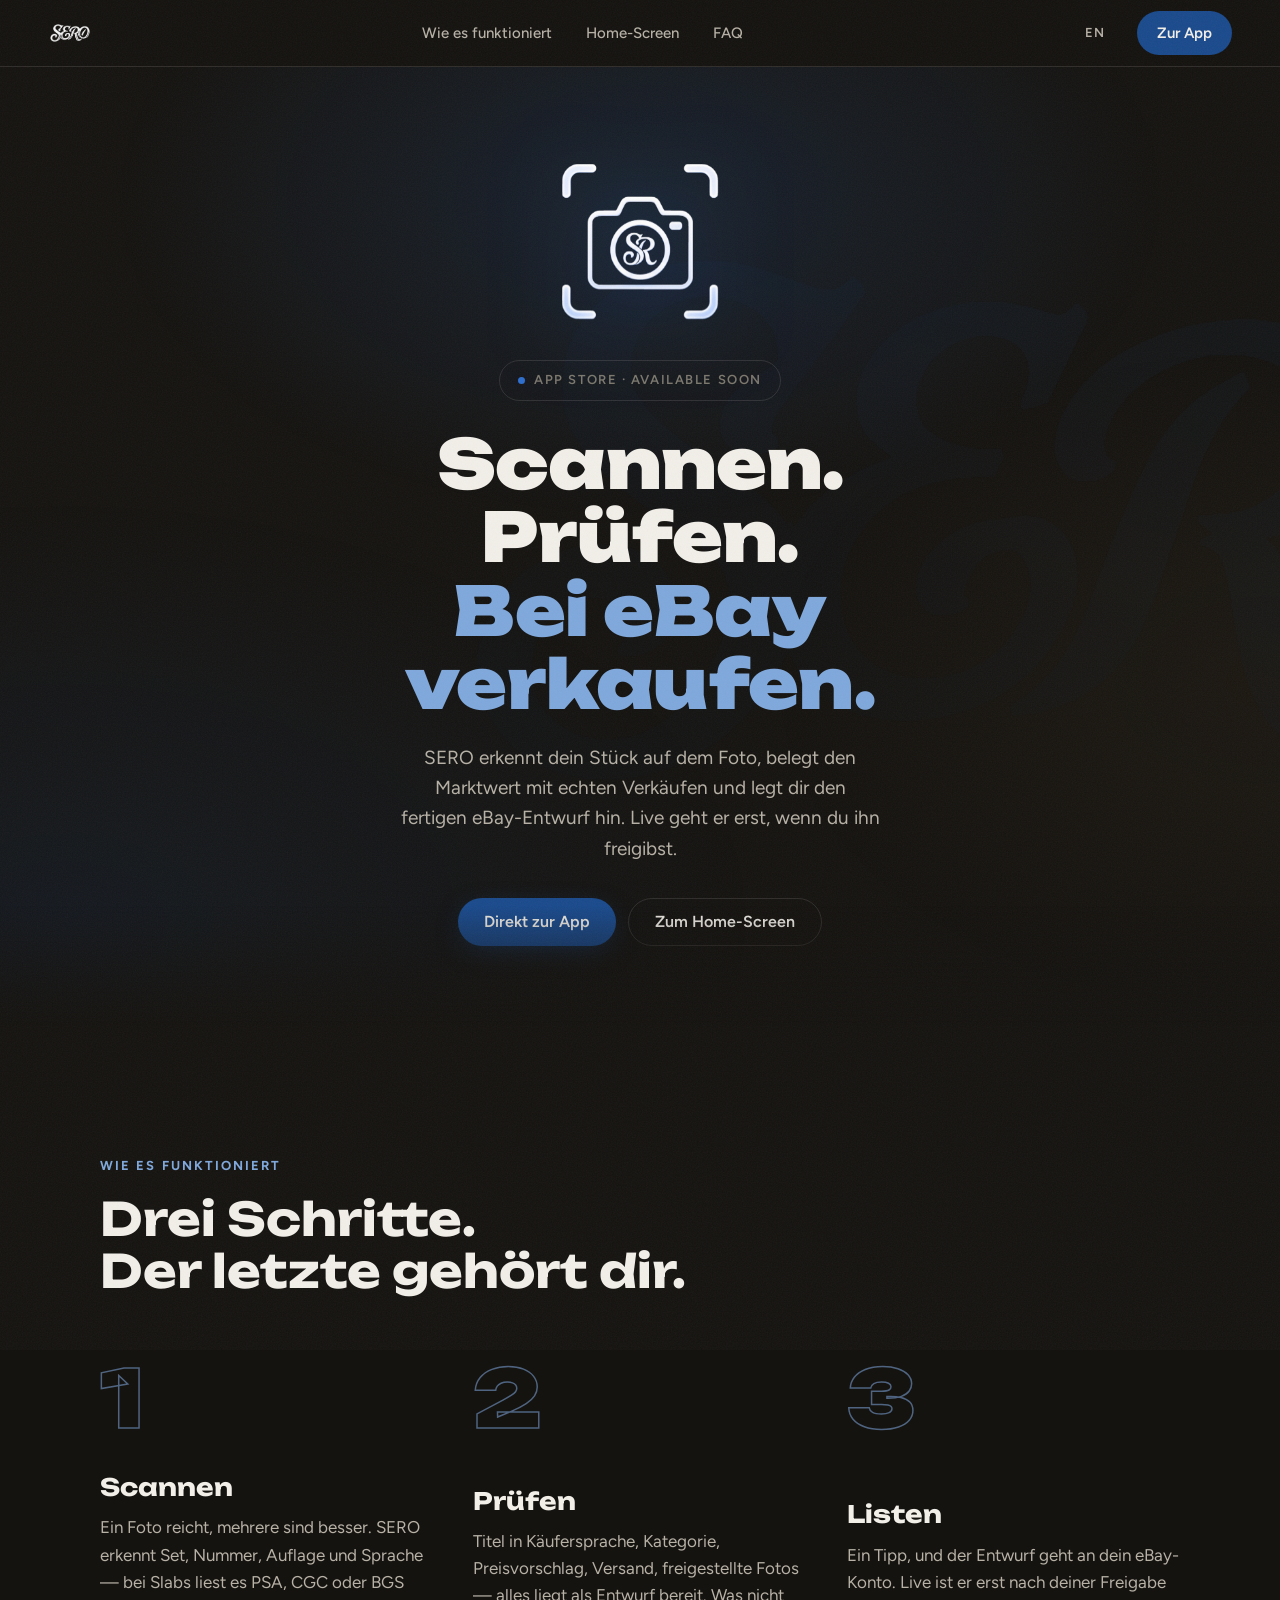
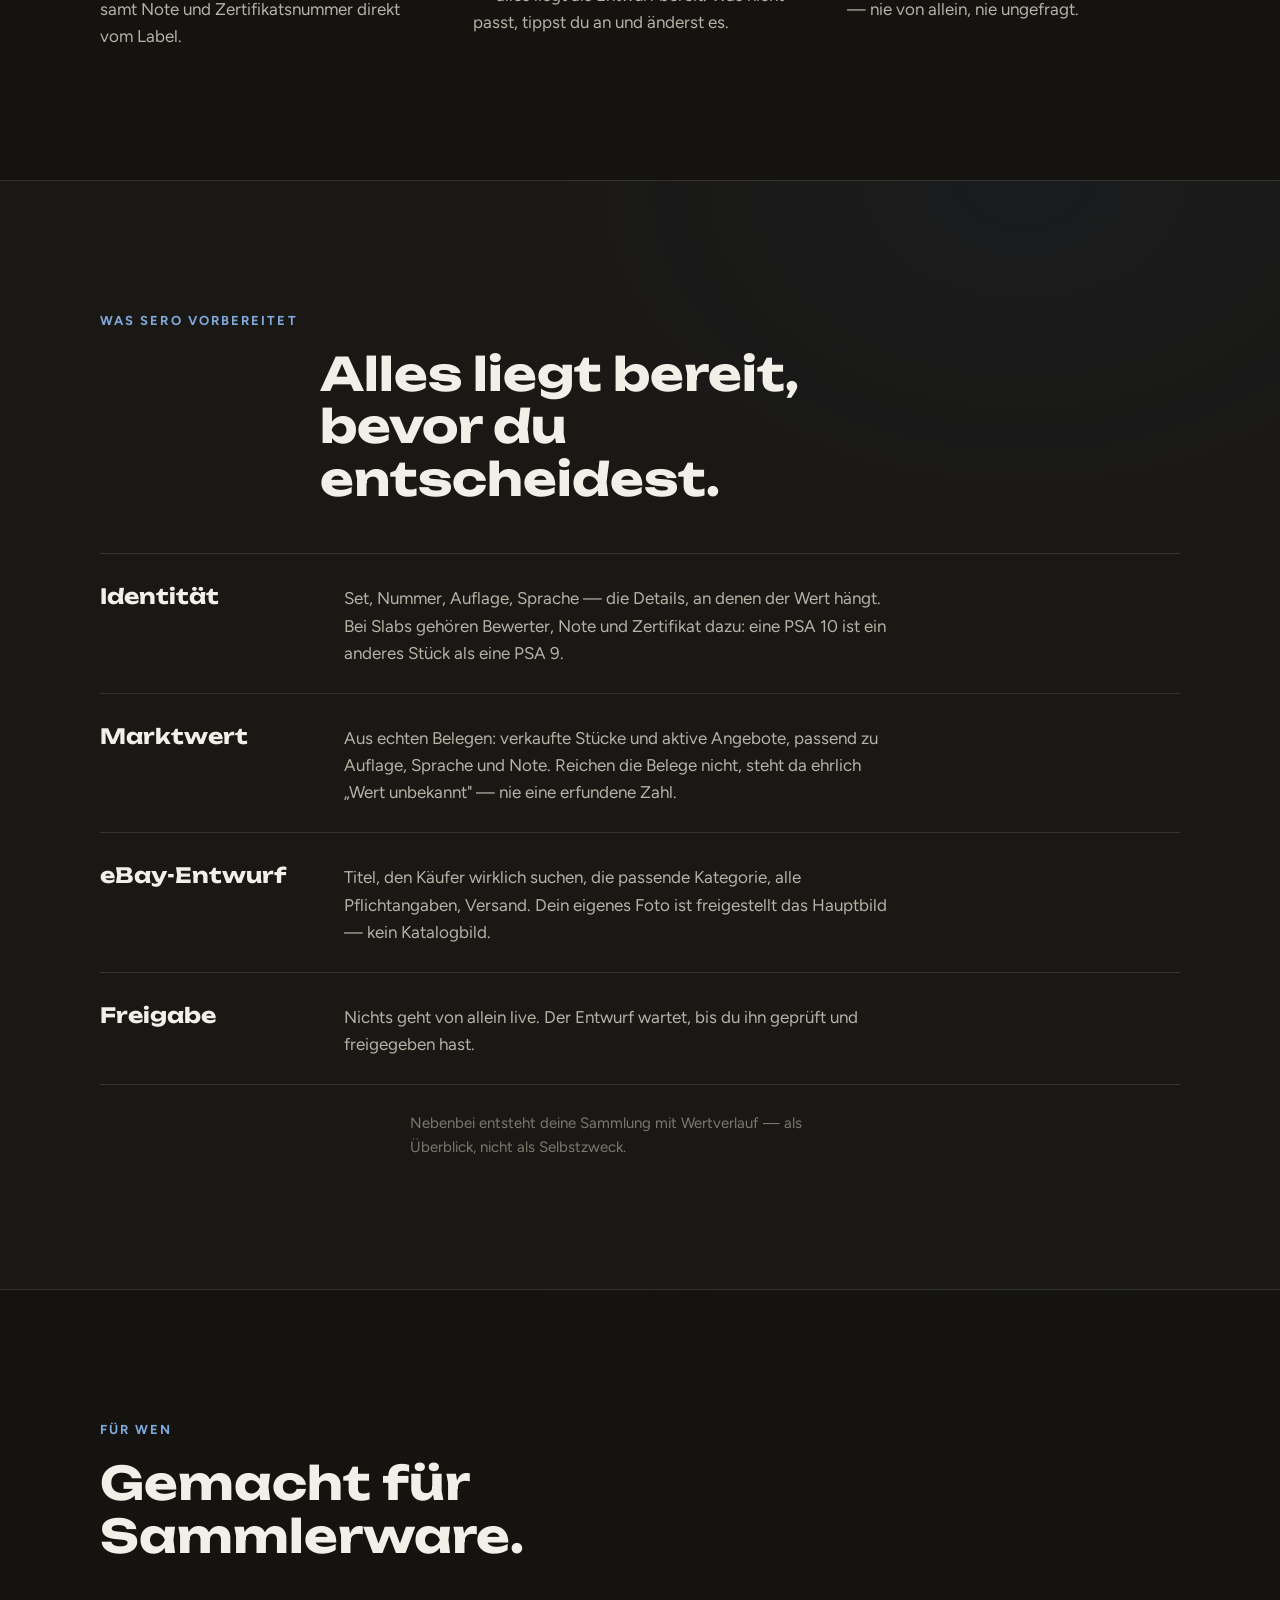
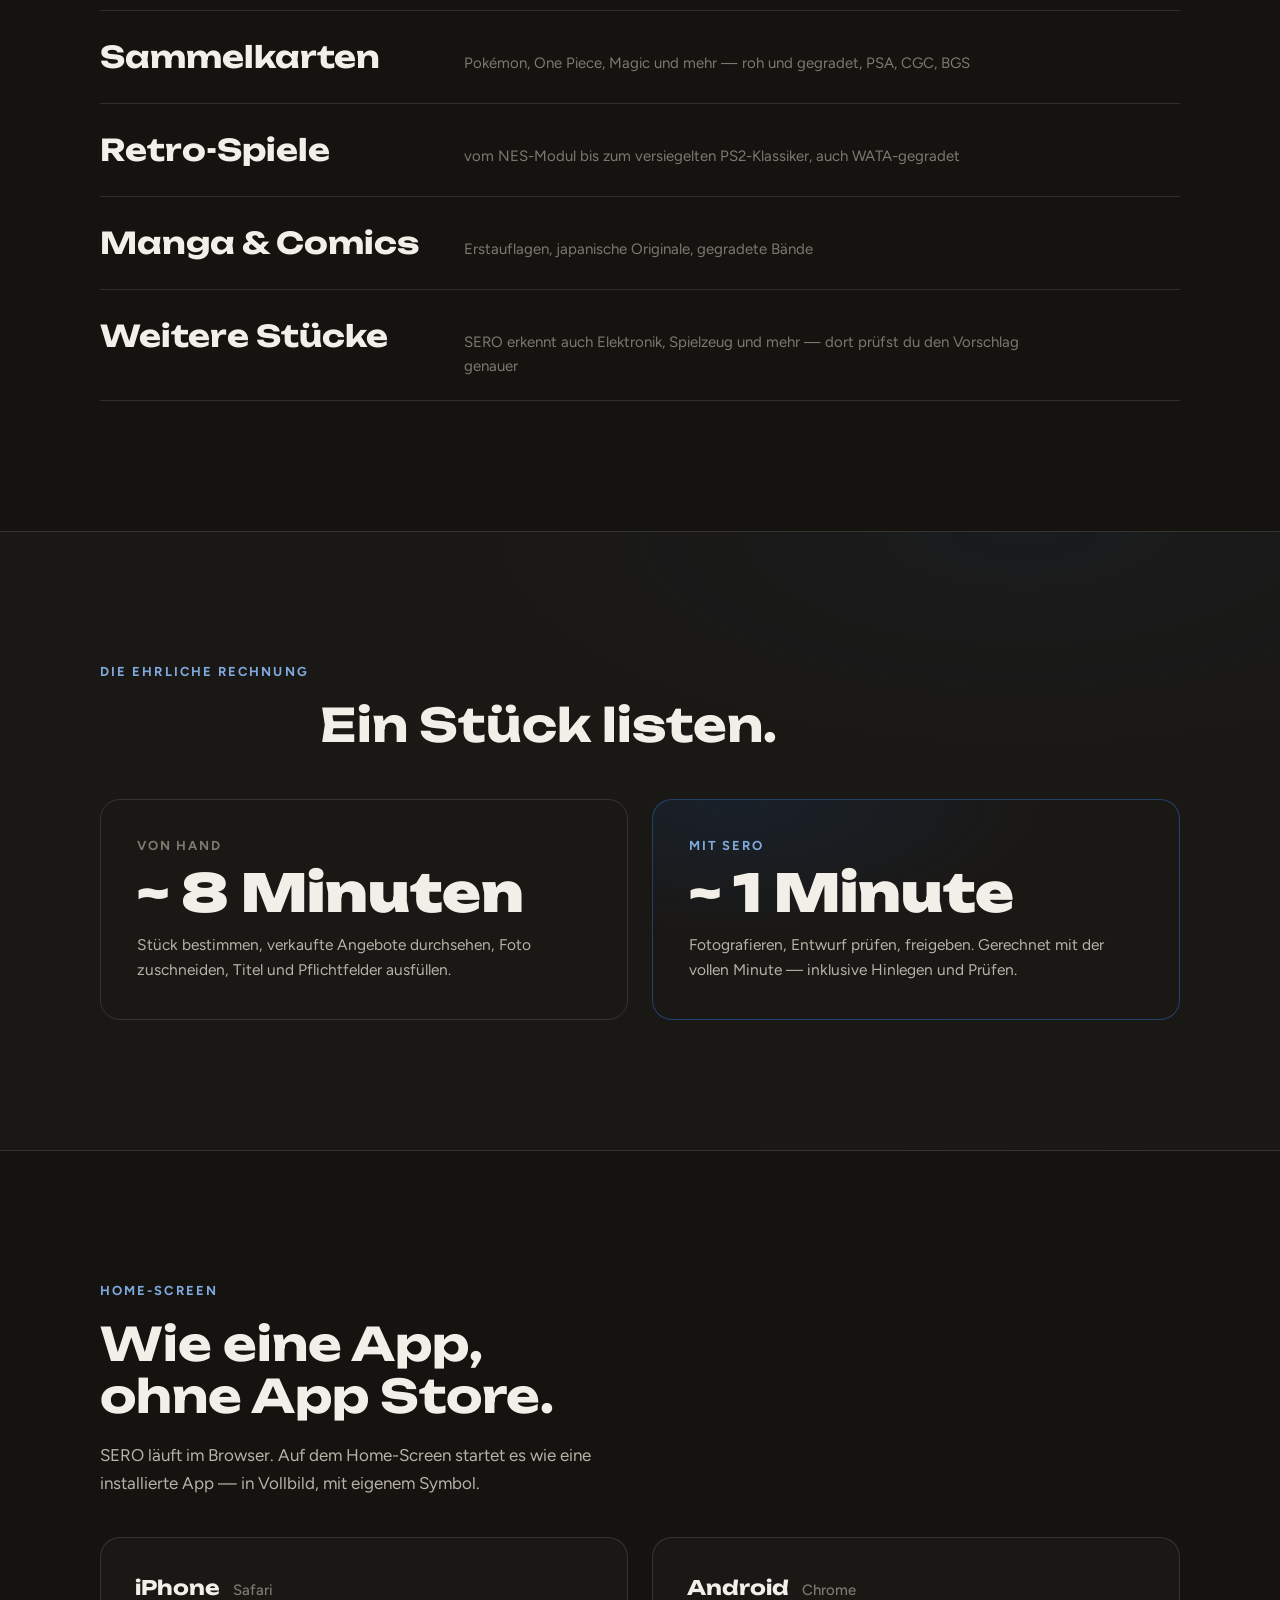
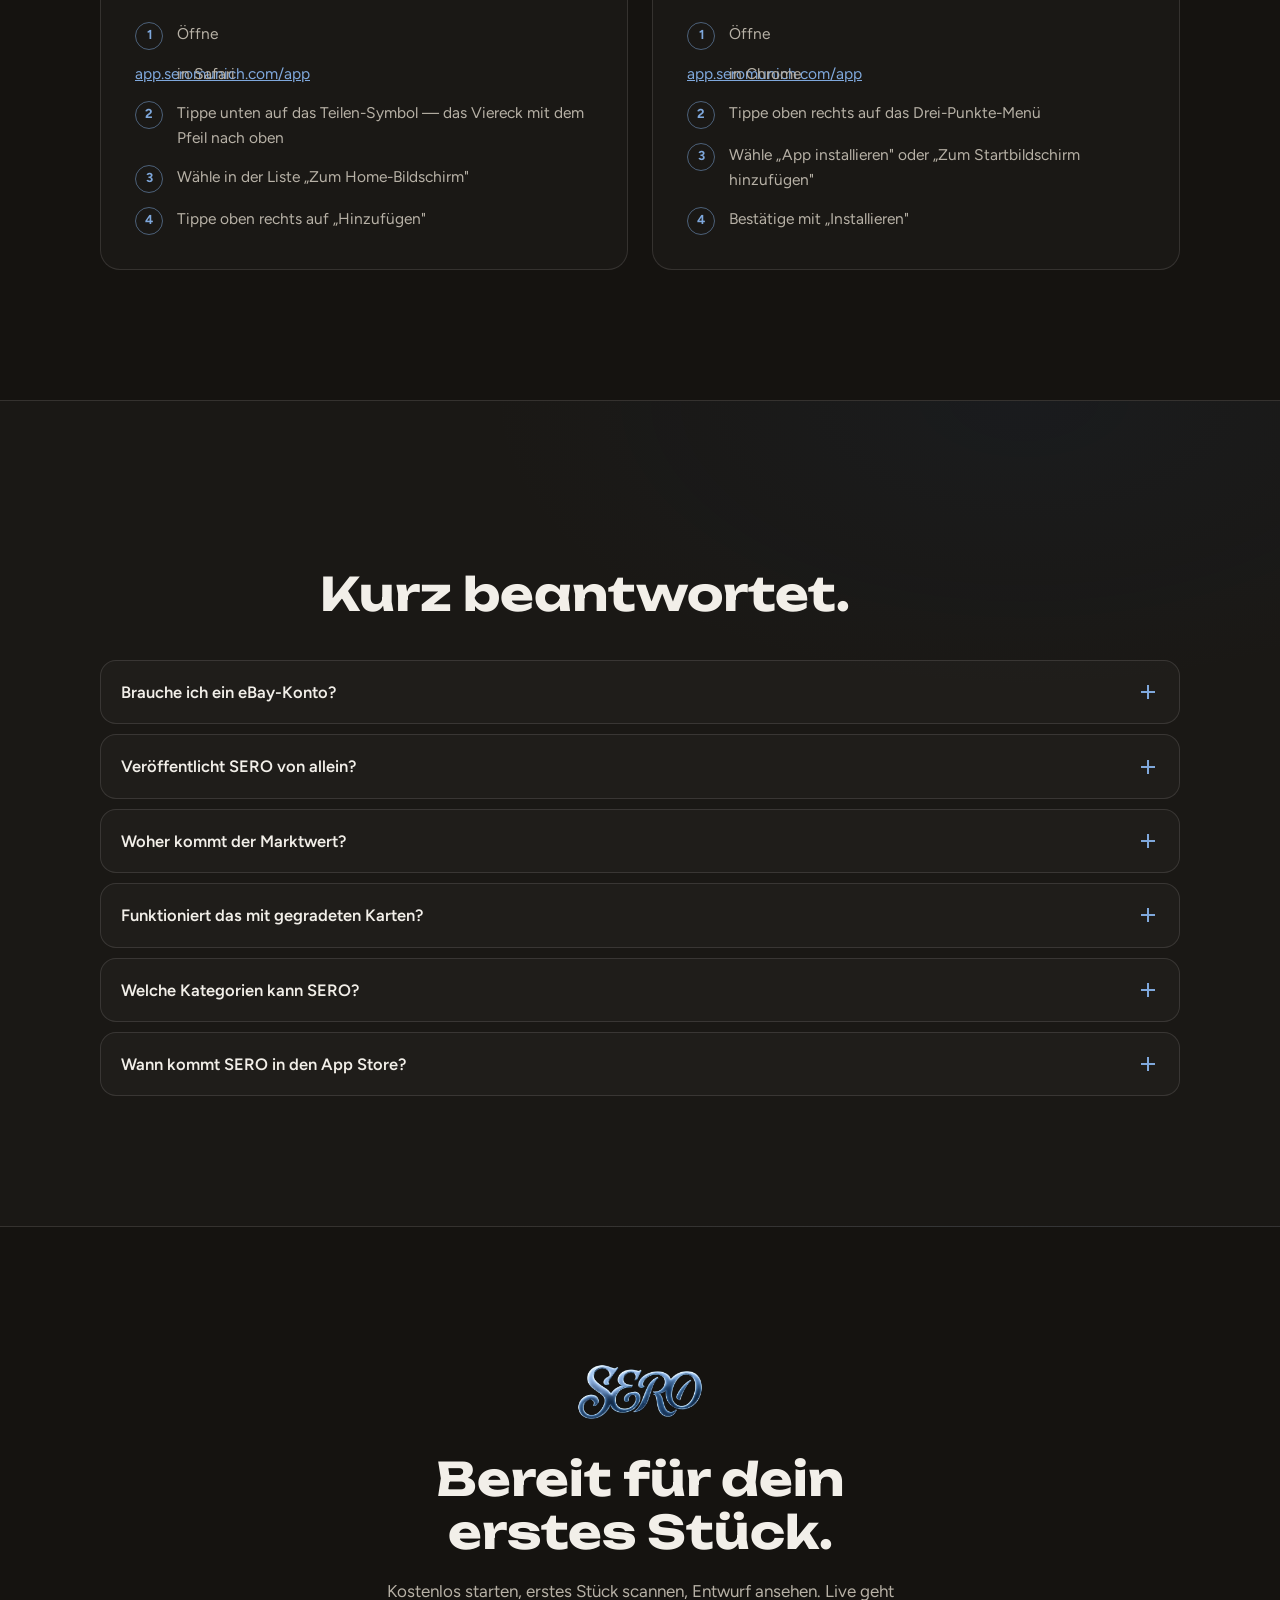
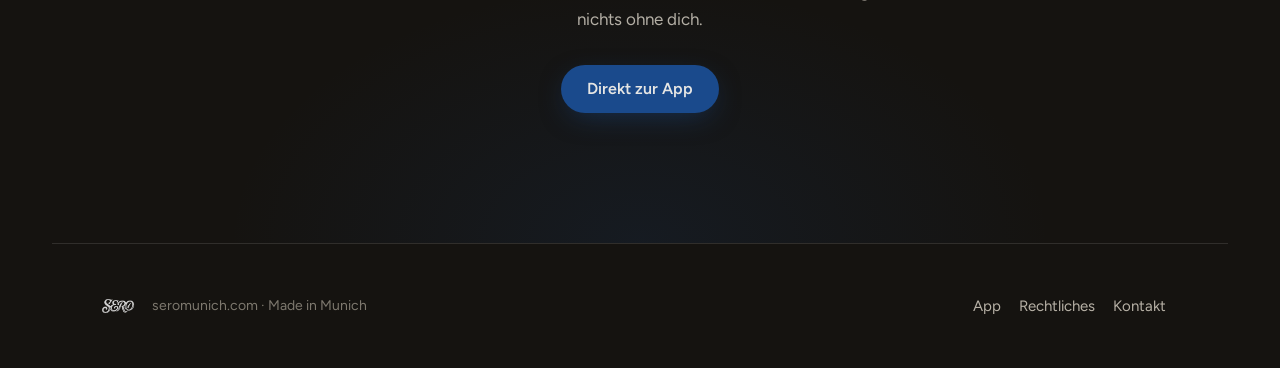
==== commit 13459b00: "App-Stand 30.08 für Review: Identity/Publish, Sofortkauf, Gast-Scan und Contabo. ALLES-Briefing plus" ====
--- a/landing/index.html
+++ b/landing/index.html
@@ -23,7 +23,7 @@
 <link rel="preconnect" href="https://fonts.googleapis.com">
 <link rel="preconnect" href="https://fonts.gstatic.com" crossorigin>
 <link href="https://fonts.googleapis.com/css2?family=Figtree:wght@400;500;600;700&family=Unbounded:wght@400;500;700;900&display=swap" rel="stylesheet">
-<link rel="stylesheet" href="landing.css?v=4">
+<link rel="stylesheet" href="landing.css?v=6">
 </head>
 <body>
 <a class="skip" href="#main">Zum Inhalt springen</a>
@@ -250,7 +250,7 @@
 
 <!-- ══════════════ Final CTA ══════════════ -->
 <section class="sect final" aria-labelledby="final-h">
-  <img class="final-mark reveal" src="assets/monogram-white.png" width="72" height="72" alt="" aria-hidden="true">
+  <img class="final-mark reveal" src="assets/wordmark-white.png" width="140" height="34" alt="" aria-hidden="true">
   <h2 id="final-h" class="sect-title reveal">Bereit für dein<br>erstes Stück.</h2>
   <p class="sect-sub reveal">Kostenlos starten, erstes Stück scannen,
   Entwurf ansehen. Live geht nichts ohne dich.</p>
--- a/landing/landing.css
+++ b/landing/landing.css
@@ -157,7 +157,7 @@
   will-change: transform;
 }
 
-/* SR-Signet als Lichtprägung in der Wand: das Monogramm-PNG dient als
+/* Chrome-Wordmark als Lichtprägung in der Wand — nie SR-Monogramm.
    Alpha-Maske, gefüllt mit tiefem Blau. Alle paar Sekunden wandert ein
    schmaler Lichtschein durch die Konturen — wie Studiolicht auf Prägung.
    Zentrierung über margin, nicht transform: transform gehört dem Parallax. */
@@ -166,8 +166,8 @@
   width: 150vmin; height: 150vmin;
   top: 50%; right: -52vmin;
   margin-top: -78vmin;
-  -webkit-mask: url("assets/monogram-white.png") center / contain no-repeat;
-  mask: url("assets/monogram-white.png") center / contain no-repeat;
+  -webkit-mask: url("assets/wordmark-white.png") center / contain no-repeat;
+  mask: url("assets/wordmark-white.png") center / contain no-repeat;
   background:
     linear-gradient(115deg,
       transparent 32%,
@@ -541,7 +541,7 @@
   pointer-events: none;
 }
 .final-mark {
-  width: 60px; height: 60px;
+  width: 140px; height: auto;
   margin-bottom: 26px;
   opacity: .9;
 }
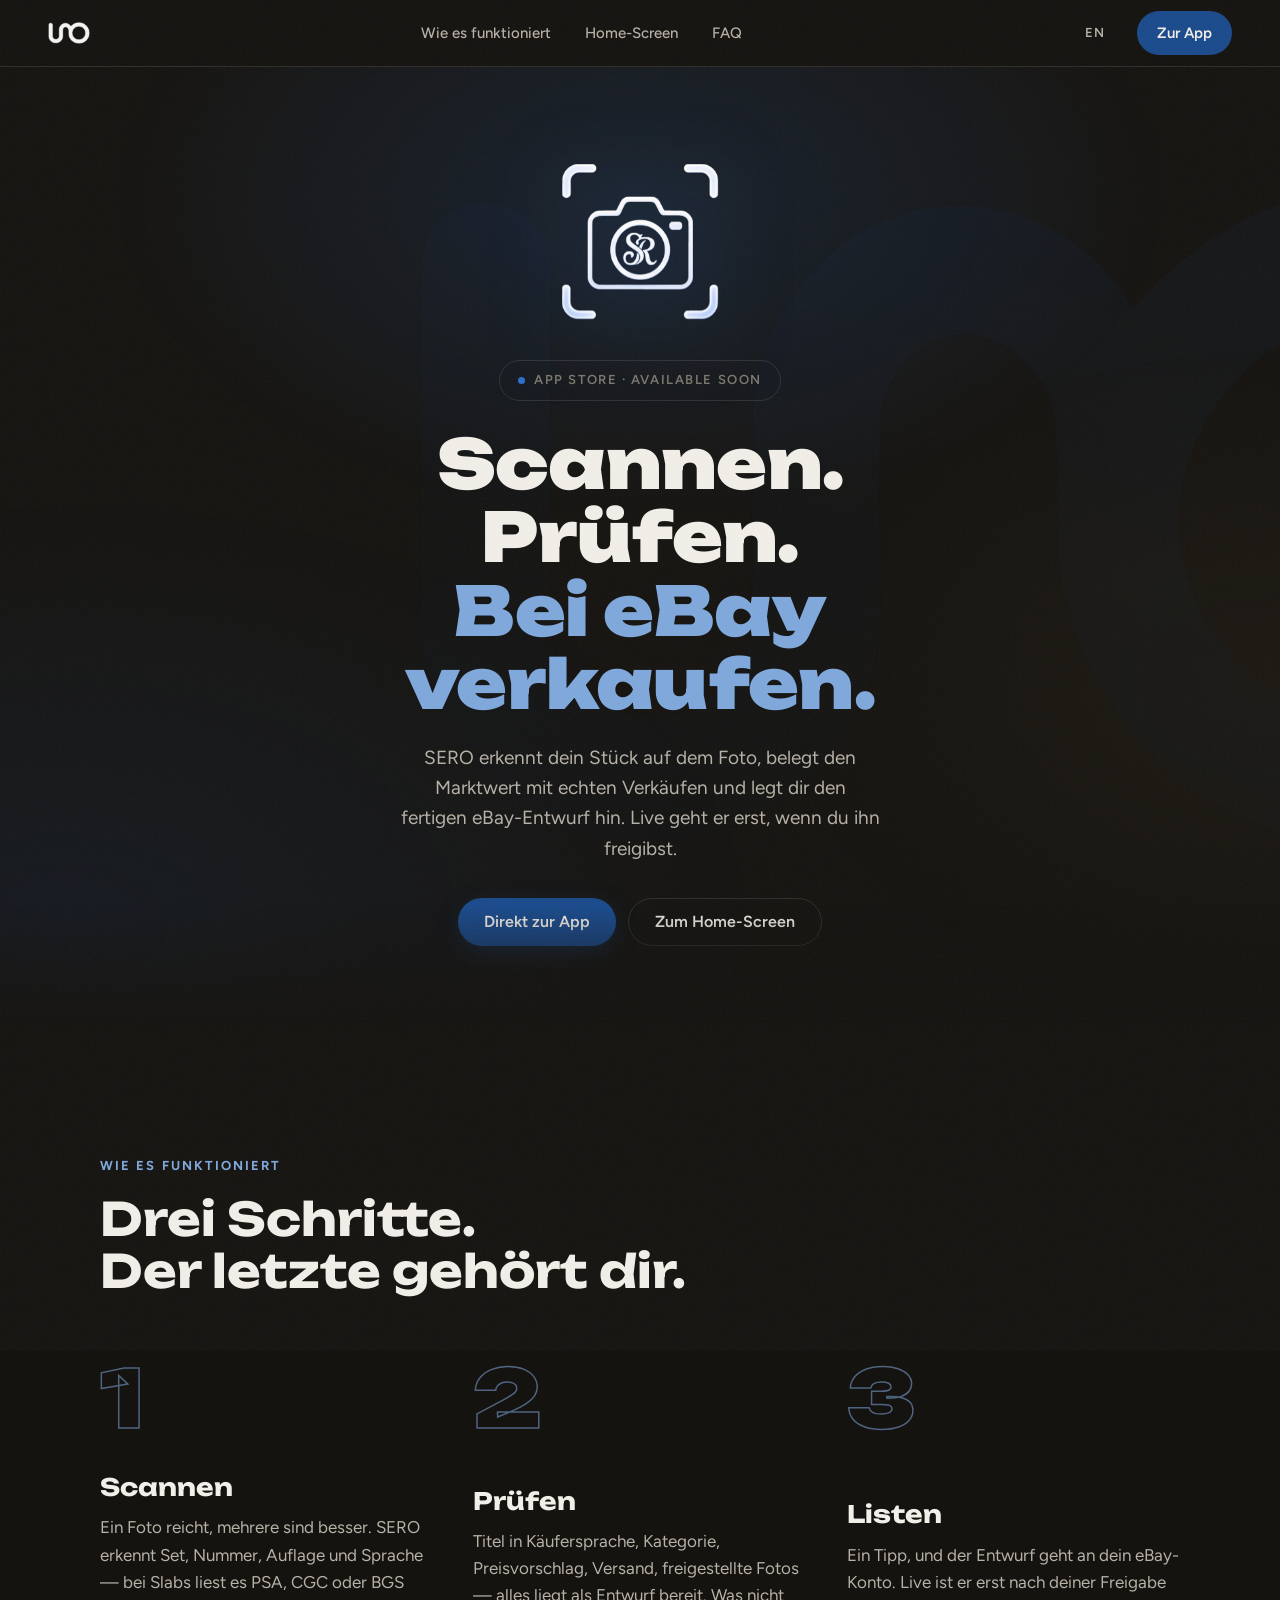
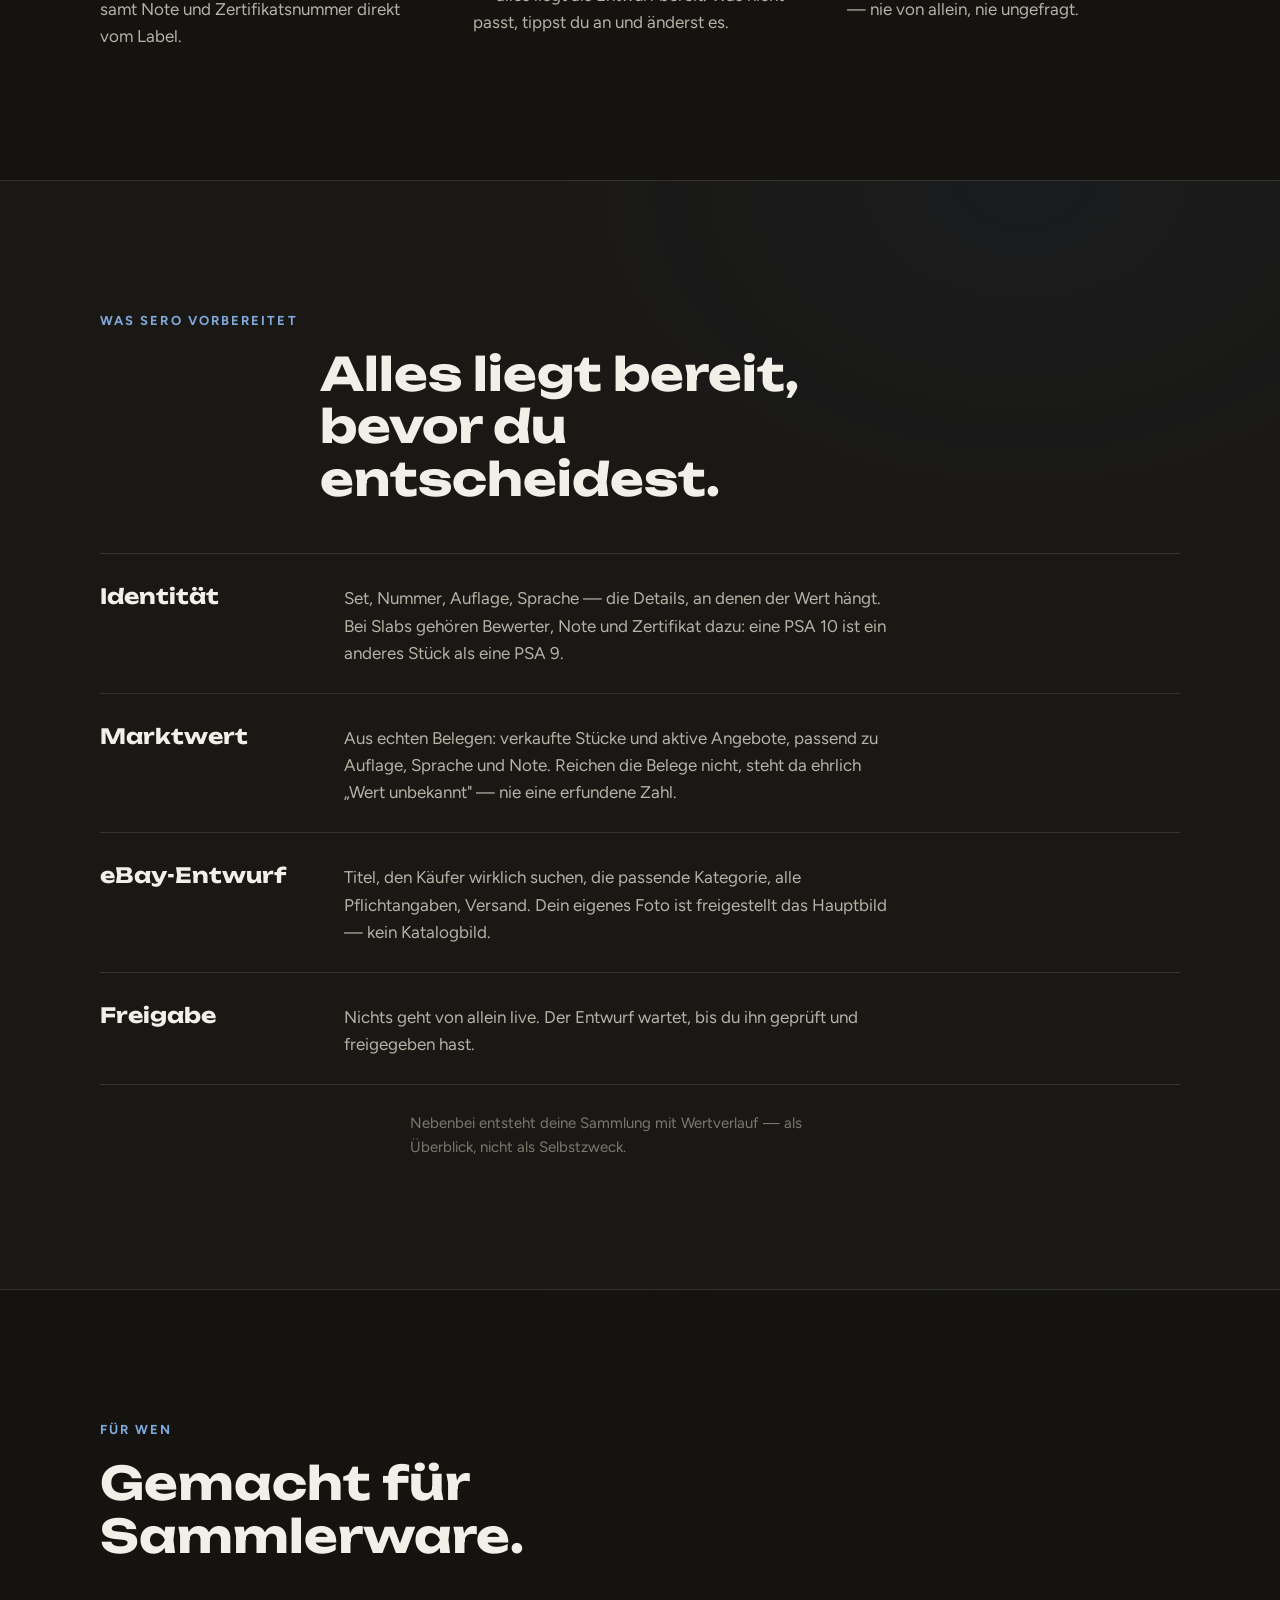
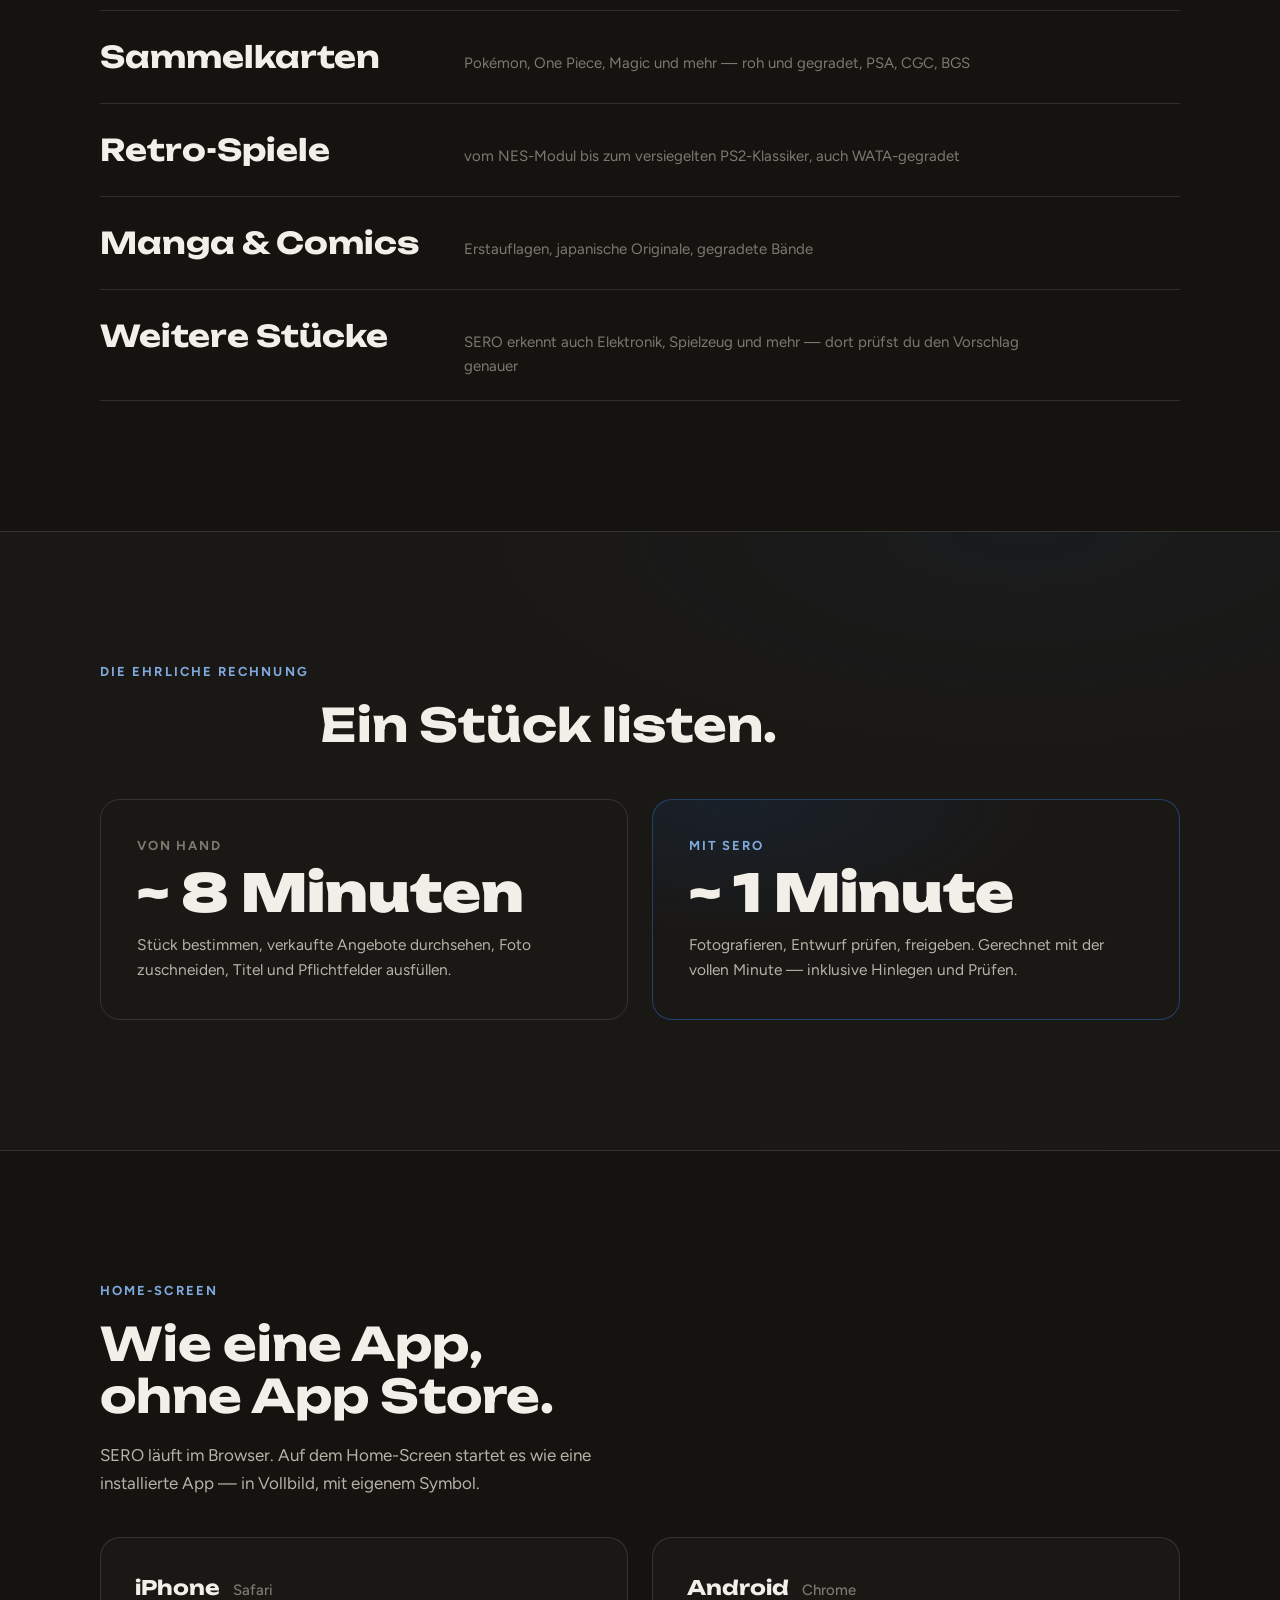
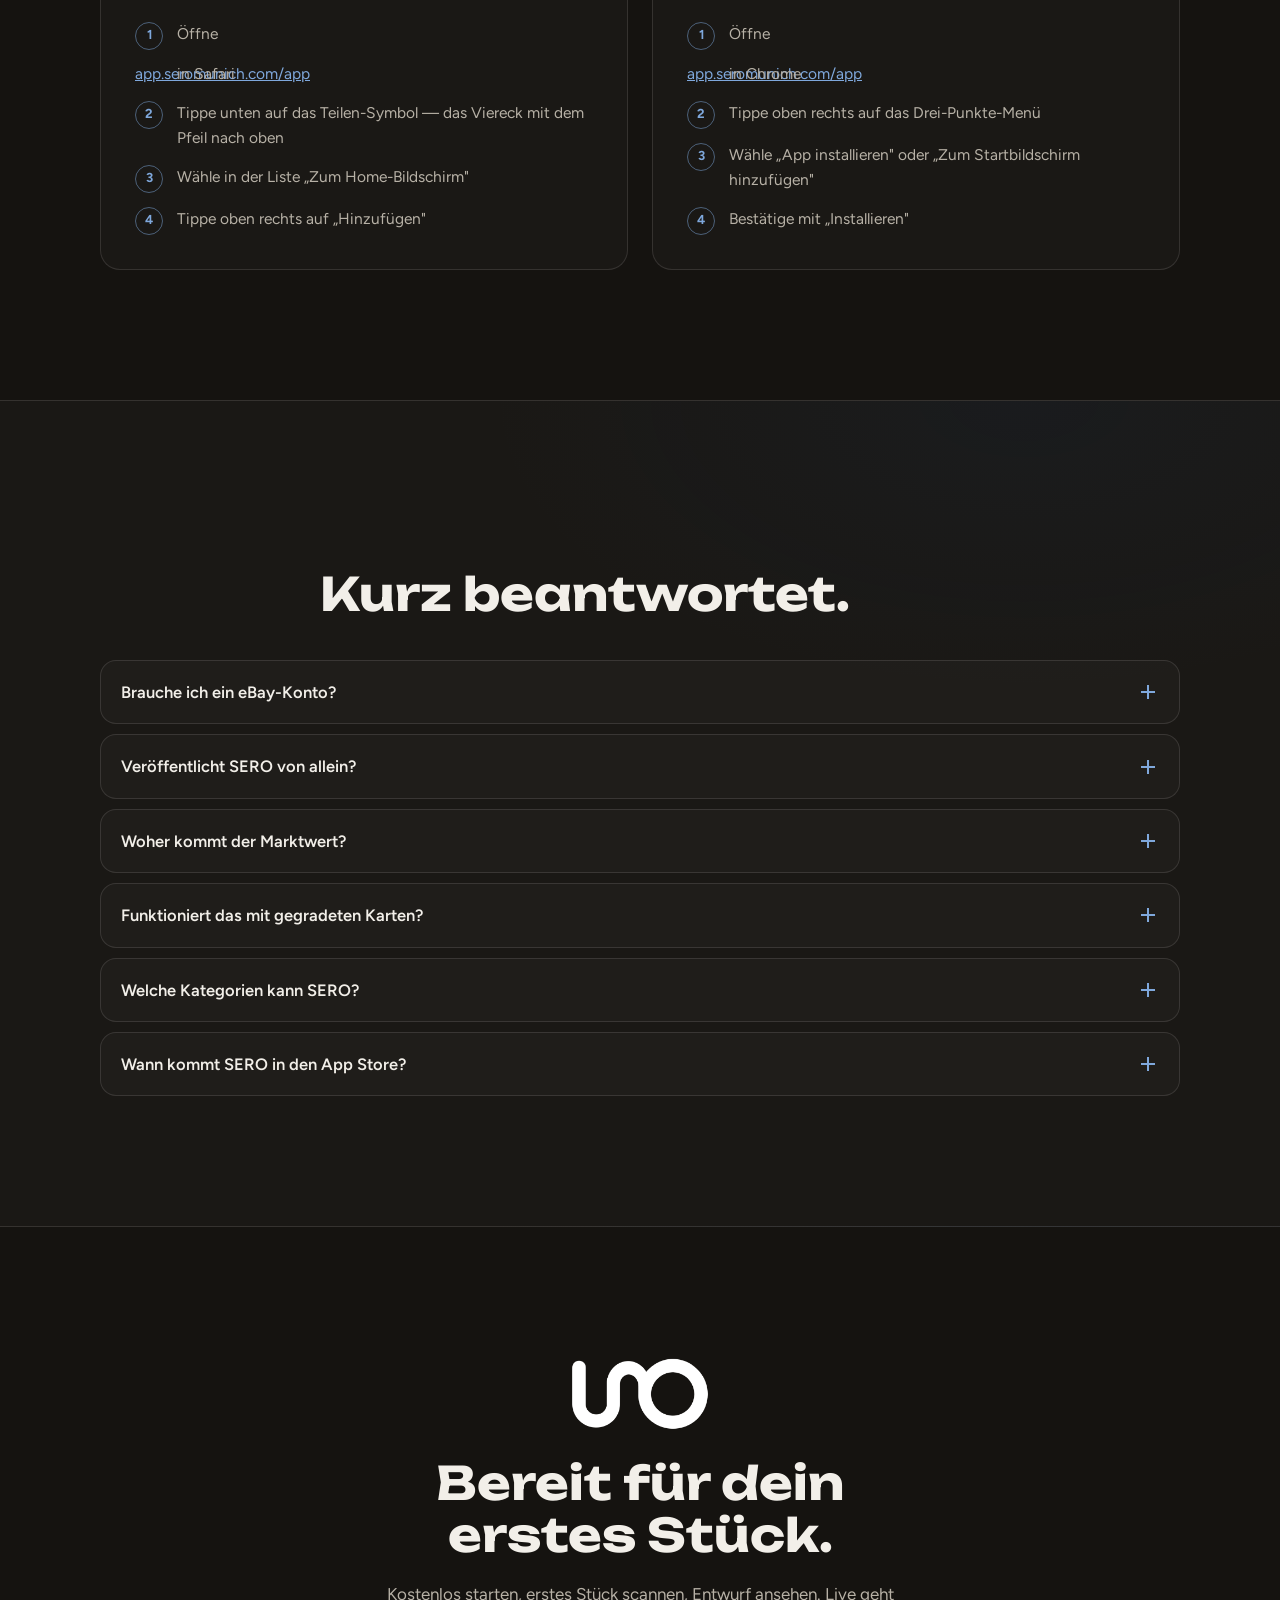
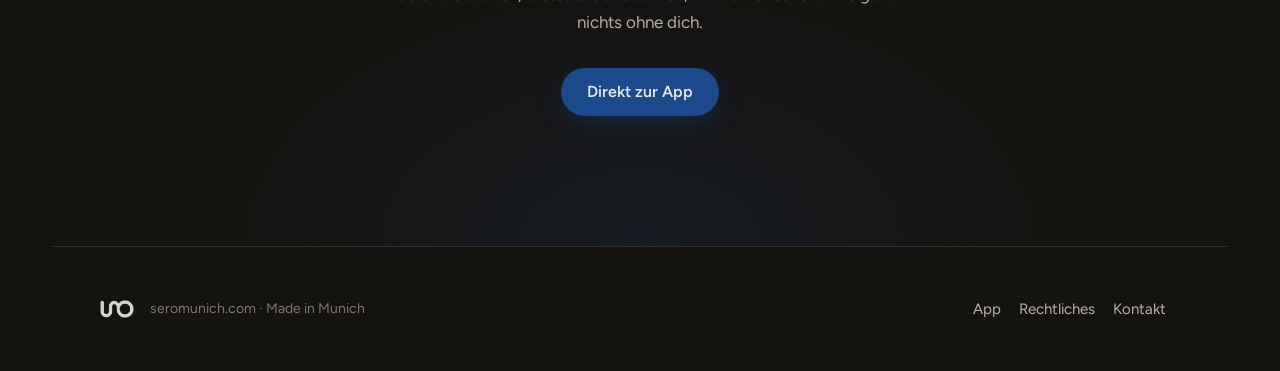
==== commit 1bca963a: "Neue Line-Logos und UI-Follow-ups (Filter, Sheet, Detail, Light). Wordmark Dunkel/Hell plus App-Icon" ====
--- a/landing/index.html
+++ b/landing/index.html
@@ -23,7 +23,7 @@
 <link rel="preconnect" href="https://fonts.googleapis.com">
 <link rel="preconnect" href="https://fonts.gstatic.com" crossorigin>
 <link href="https://fonts.googleapis.com/css2?family=Figtree:wght@400;500;600;700&family=Unbounded:wght@400;500;700;900&display=swap" rel="stylesheet">
-<link rel="stylesheet" href="landing.css?v=6">
+<link rel="stylesheet" href="landing.css?v=7">
 </head>
 <body>
 <a class="skip" href="#main">Zum Inhalt springen</a>
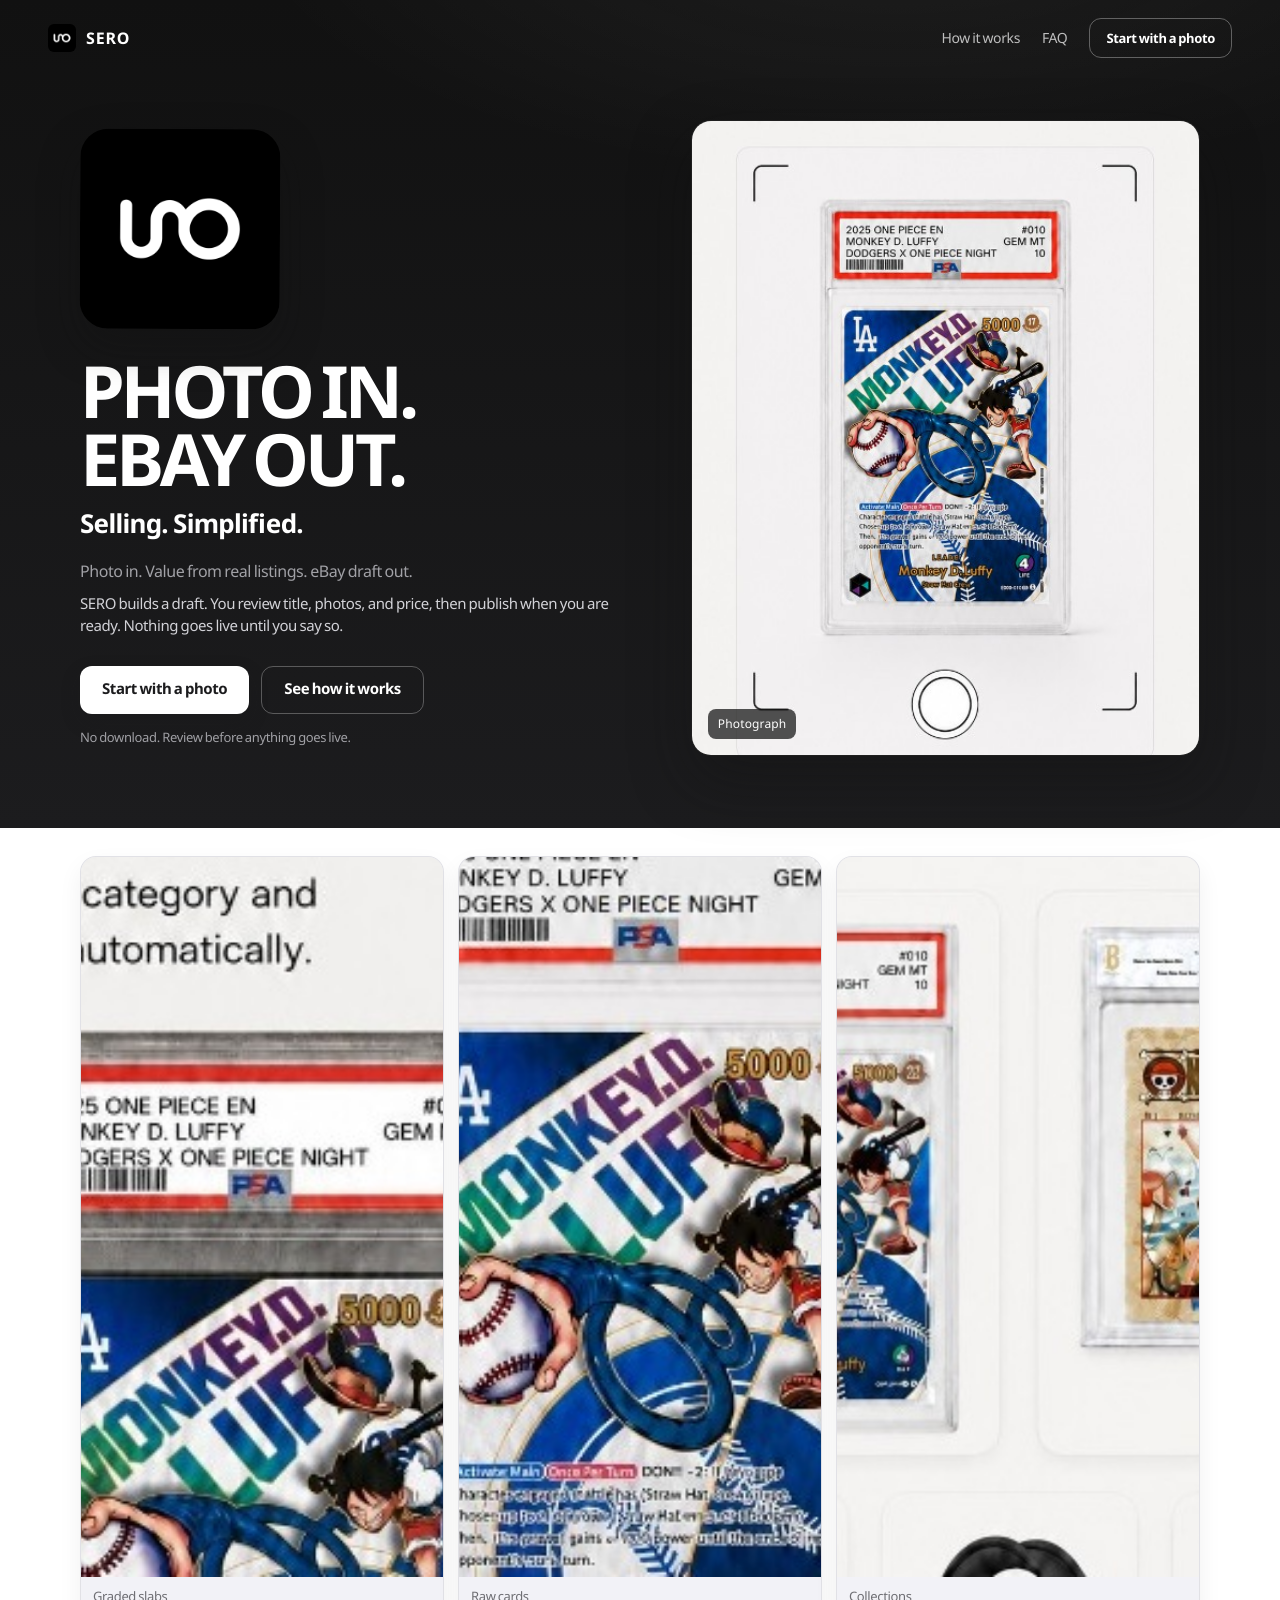
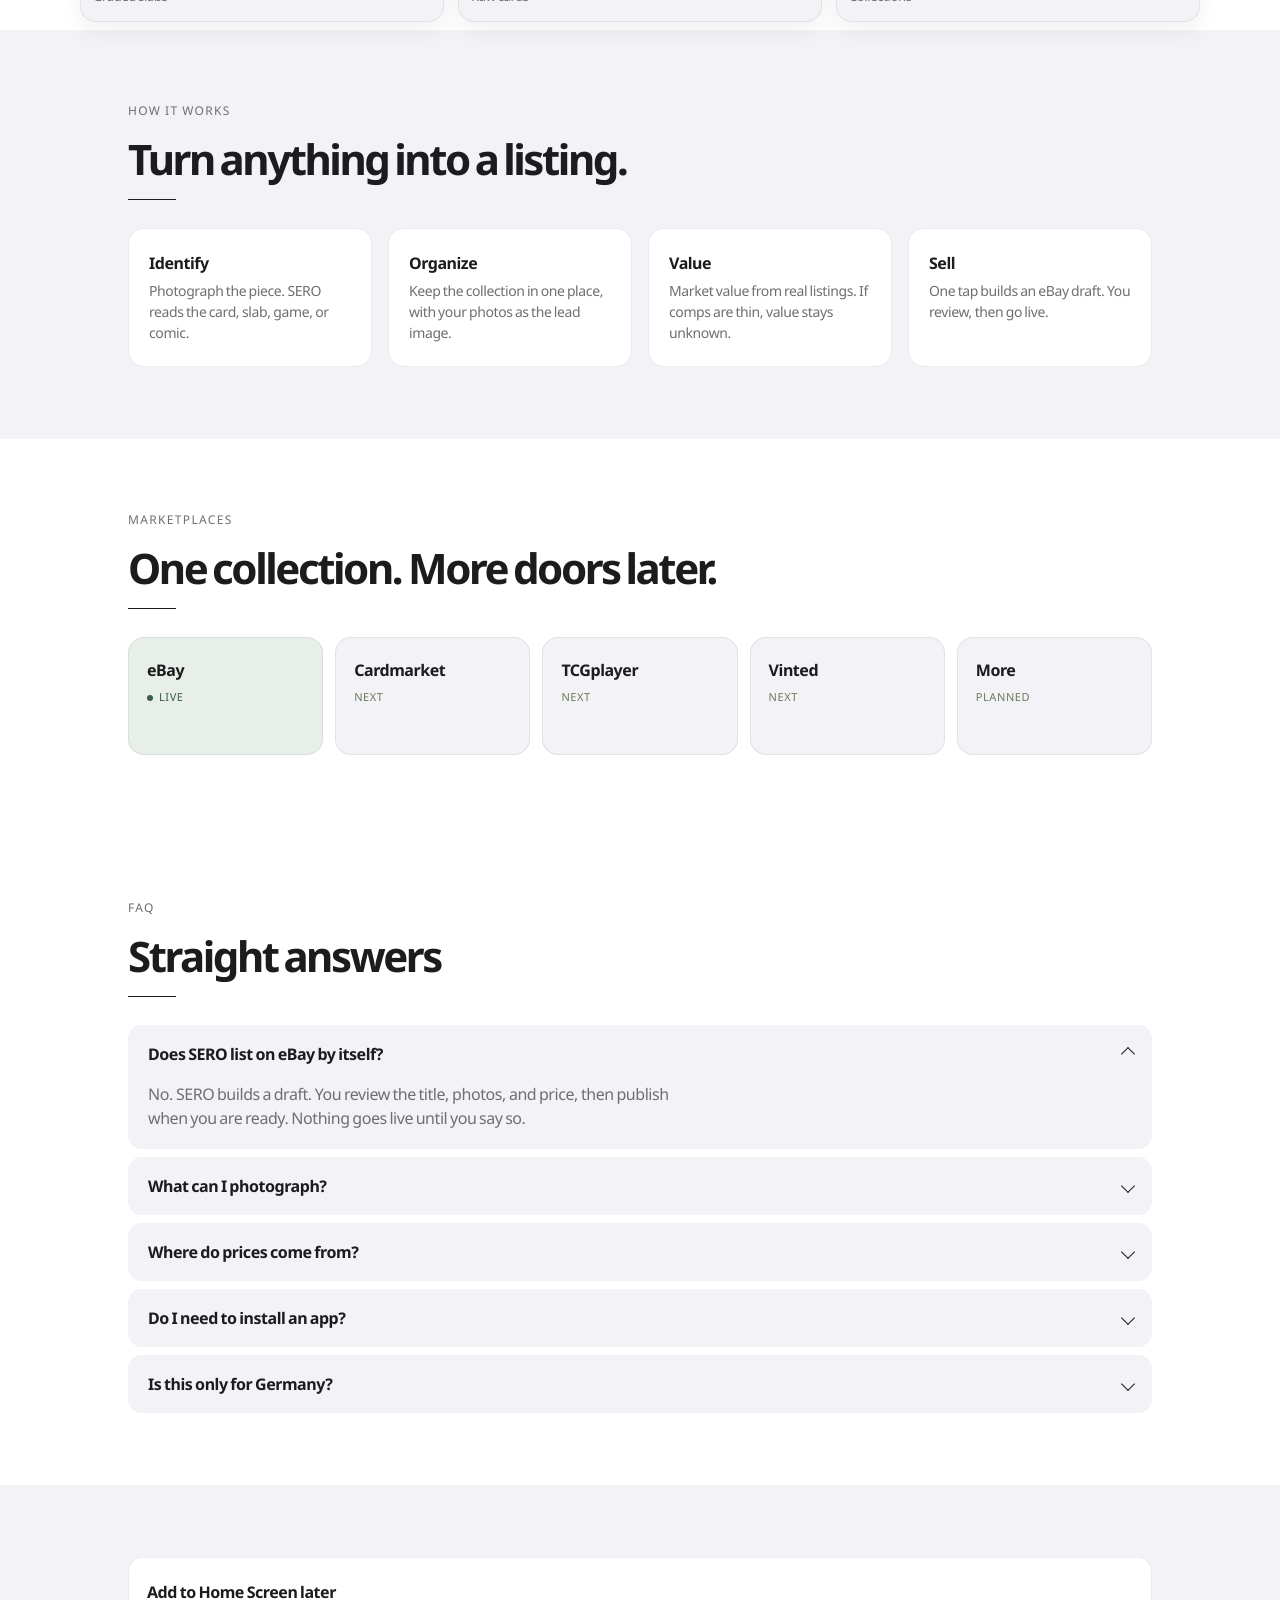
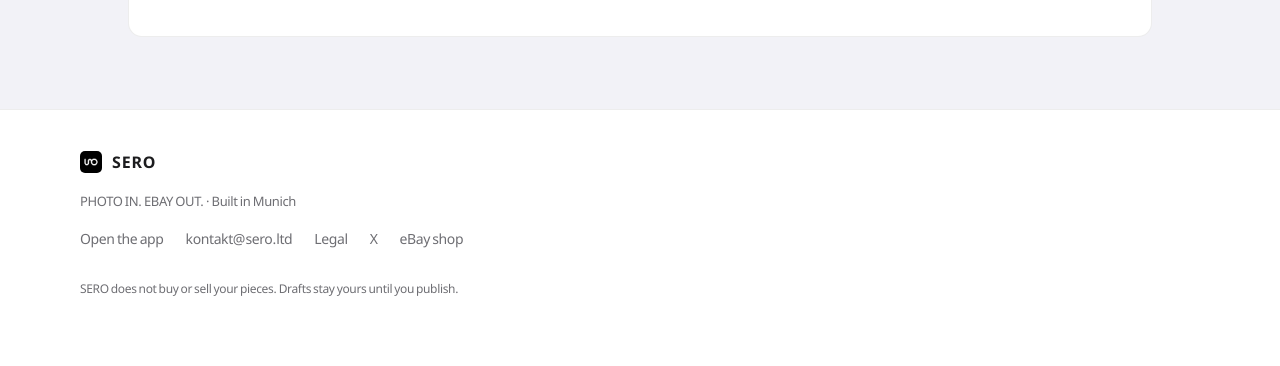
==== commit 17276e7b: "Landing auf Dark Hero und echte SEO-Dateien umbauen. sero.ltd soll Photo-to-Draft zeigen statt weiss" ====
--- a/landing/index.html
+++ b/landing/index.html
@@ -1,279 +1,789 @@
 <!DOCTYPE html>
-<html lang="de">
+<html lang="en">
 <head>
-<meta charset="UTF-8">
+<meta charset="utf-8">
 <meta name="viewport" content="width=device-width, initial-scale=1, viewport-fit=cover">
-<title>SERO — Scannen. Prüfen. Bei eBay verkaufen.</title>
-<meta name="description" content="SERO erkennt dein Stück auf dem Foto, zeigt den Marktwert aus echten Belegen und bereitet den eBay-Entwurf vor. Live geht er erst nach deiner Freigabe.">
-<link rel="canonical" href="https://seromunich.com/">
-<link rel="alternate" hreflang="de" href="https://seromunich.com/">
-<link rel="alternate" hreflang="en" href="https://seromunich.com/en/">
-<link rel="alternate" hreflang="x-default" href="https://seromunich.com/">
-<link rel="icon" href="assets/sero-slab.svg" type="image/svg+xml">
-<link rel="alternate icon" href="assets/app-icon.png">
-<link rel="apple-touch-icon" href="assets/apple-touch-icon.png">
+<title>SERO — Photo to eBay draft for collectibles</title>
+<meta name="description" content="Photograph a card, graded slab, game, or comic. SERO identifies it, finds market value from real listings, and builds an eBay draft. Nothing goes live until you say so.">
+<meta name="theme-color" content="#111111">
+<meta name="robots" content="index,follow">
+<link rel="canonical" href="https://sero.ltd/">
+<link rel="icon" href="assets/app-icon.png" type="image/png">
+<link rel="apple-touch-icon" href="assets/app-icon.png">
 <meta property="og:type" content="website">
 <meta property="og:site_name" content="SERO">
-<meta property="og:title" content="SERO — Scannen. Prüfen. Bei eBay verkaufen.">
-<meta property="og:description" content="Foto machen, Marktwert aus echten Belegen prüfen, bei eBay listen — live erst nach deiner Freigabe.">
-<meta property="og:url" content="https://seromunich.com/">
-<meta property="og:image" content="https://seromunich.com/assets/icon-512.png">
-<meta property="og:locale" content="de_DE">
-<meta name="theme-color" content="#151310">
-<link rel="preconnect" href="https://fonts.googleapis.com">
-<link rel="preconnect" href="https://fonts.gstatic.com" crossorigin>
-<link href="https://fonts.googleapis.com/css2?family=Figtree:wght@400;500;600;700&family=Unbounded:wght@400;500;700;900&display=swap" rel="stylesheet">
-<link rel="stylesheet" href="landing.css?v=7">
+<meta property="og:url" content="https://sero.ltd/">
+<meta property="og:title" content="SERO — Photo to eBay draft for collectibles">
+<meta property="og:description" content="Photograph a card, graded slab, game, or comic. SERO identifies it, finds market value from real listings, and builds an eBay draft. Nothing goes live until you say so.">
+<meta property="og:image" content="https://sero.ltd/assets/app-icon.png">
+<meta property="og:locale" content="en_US">
+<meta name="twitter:card" content="summary">
+<meta name="twitter:site" content="@seroltd">
+<meta name="twitter:title" content="SERO — Photo to eBay draft for collectibles">
+<meta name="twitter:description" content="Photograph a card, graded slab, game, or comic. SERO identifies it, finds market value from real listings, and builds an eBay draft.">
+<meta name="twitter:image" content="https://sero.ltd/assets/app-icon.png">
+<link rel="stylesheet" href="assets/fonts/sero-sans.css">
+<script type="application/ld+json">
+{
+  "@context": "https://schema.org",
+  "@type": "FAQPage",
+  "mainEntity": [
+    {
+      "@type": "Question",
+      "name": "Does SERO list on eBay by itself?",
+      "acceptedAnswer": {
+        "@type": "Answer",
+        "text": "No. SERO builds a draft. You review the title, photos, and price, then publish when you are ready. Nothing goes live until you say so."
+      }
+    },
+    {
+      "@type": "Question",
+      "name": "What can I photograph?",
+      "acceptedAnswer": {
+        "@type": "Answer",
+        "text": "Trading cards, graded slabs, retro games, manga, and comics. eBay.de first. Other categories follow as they prove out."
+      }
+    },
+    {
+      "@type": "Question",
+      "name": "Where do prices come from?",
+      "acceptedAnswer": {
+        "@type": "Answer",
+        "text": "From real marketplace listings, not a language model. If there are not enough comps, SERO says value unknown instead of inventing a number."
+      }
+    },
+    {
+      "@type": "Question",
+      "name": "Do I need to install an app?",
+      "acceptedAnswer": {
+        "@type": "Answer",
+        "text": "No. Open SERO in the browser. On iPhone you can add it to the Home Screen later. App Store and Google Play are coming."
+      }
+    },
+    {
+      "@type": "Question",
+      "name": "Is this only for Germany?",
+      "acceptedAnswer": {
+        "@type": "Answer",
+        "text": "eBay.de and Euro first. The product is built in Munich. Other marketplaces are next, not live yet."
+      }
+    }
+  ]
+}
+</script>
+<style>
+:root {
+  --ink: #1C1C1E;
+  --paper: #ffffff;
+  --paper-soft: #f2f2f7;
+  --hero: #111111;
+  --hero-mid: #1C1C1E;
+  --line: rgba(28, 28, 30, 0.08);
+  --muted: #6e6e73;
+  --muted-dark: #a1a1a6;
+  --mint: #3d5a4c;
+  --mint-soft: #e8efe9;
+  --olive: #6b7a5a;
+  --ease: cubic-bezier(0.2, 0.7, 0.2, 1);
+  --pad: clamp(20px, 5vw, 48px);
+  --max: 1120px;
+  --font: "SERO Sans Beta", Inter, system-ui, sans-serif;
+}
+*, *::before, *::after { box-sizing: border-box; }
+html { scroll-behavior: smooth; }
+body {
+  margin: 0;
+  font-family: var(--font);
+  font-weight: 400;
+  color: var(--ink);
+  background: var(--paper);
+  line-height: 1.5;
+  -webkit-font-smoothing: antialiased;
+}
+img { max-width: 100%; display: block; }
+a { color: inherit; }
+.skip {
+  position: absolute;
+  left: -999px;
+  top: 8px;
+}
+.skip:focus {
+  left: 12px;
+  z-index: 80;
+  background: #fff;
+  color: var(--ink);
+  padding: 8px 12px;
+}
+
+.nav {
+  position: sticky;
+  top: 0;
+  z-index: 40;
+  display: flex;
+  align-items: center;
+  justify-content: space-between;
+  gap: 16px;
+  padding: 18px var(--pad);
+  background: transparent;
+  color: #fff;
+  transition: padding 0.28s var(--ease), background 0.28s var(--ease), box-shadow 0.28s var(--ease), color 0.28s var(--ease);
+}
+.nav.is-scrolled {
+  padding-top: 10px;
+  padding-bottom: 10px;
+  background: rgba(255, 255, 255, 0.94);
+  color: var(--ink);
+  box-shadow: 0 1px 0 rgba(28, 28, 30, 0.1);
+}
+.nav-brand {
+  display: flex;
+  align-items: center;
+  gap: 10px;
+  text-decoration: none;
+  font-weight: 500;
+  letter-spacing: 0.08em;
+}
+.nav-glyph {
+  width: 28px;
+  height: 28px;
+  border-radius: 6px;
+  transition: width 0.28s var(--ease), height 0.28s var(--ease);
+}
+.nav.is-scrolled .nav-glyph { width: 22px; height: 22px; }
+.nav-links { display: flex; align-items: center; gap: 22px; }
+.nav-links a:not(.btn) {
+  text-decoration: none;
+  font-size: 14px;
+  color: rgba(255, 255, 255, 0.72);
+}
+.nav.is-scrolled .nav-links a:not(.btn) { color: var(--muted); }
+.nav-links a:not(.btn):hover { color: inherit; }
+
+.btn {
+  display: inline-flex;
+  align-items: center;
+  justify-content: center;
+  min-height: 48px;
+  padding: 0 22px;
+  border-radius: 12px;
+  border: 0;
+  text-decoration: none;
+  font: 500 15px/1 var(--font);
+  background: #fff;
+  color: var(--ink);
+  cursor: pointer;
+  transform: translateY(0);
+  box-shadow: 0 8px 20px rgba(28, 28, 30, 0.18);
+  transition: transform 0.16s var(--ease), box-shadow 0.16s var(--ease), background 0.16s var(--ease), color 0.16s var(--ease);
+}
+.btn:hover { transform: translateY(-2px); box-shadow: 0 12px 28px rgba(28, 28, 30, 0.22); }
+.btn:active { transform: scale(0.97); box-shadow: inset 0 1px 4px rgba(28, 28, 30, 0.18); }
+.btn-ghost {
+  background: transparent;
+  color: #fff;
+  border: 1px solid rgba(255, 255, 255, 0.28);
+  box-shadow: none;
+}
+.btn-ghost:hover { background: rgba(255, 255, 255, 0.08); box-shadow: none; }
+.nav .btn {
+  min-height: 40px;
+  padding: 0 16px;
+  font-size: 13px;
+  background: transparent;
+  color: #fff;
+  border: 1px solid rgba(255, 255, 255, 0.32);
+  box-shadow: none;
+}
+.nav.is-scrolled .btn {
+  min-height: 36px;
+  background: var(--ink);
+  color: #fff;
+  border-color: transparent;
+}
+
+.hero {
+  margin-top: -76px;
+  padding: 120px var(--pad) 72px;
+  background:
+    radial-gradient(1200px 480px at 70% -10%, rgba(255,255,255,0.06), transparent 55%),
+    linear-gradient(180deg, var(--hero) 0%, var(--hero-mid) 100%);
+  color: #fff;
+}
+.hero-grid {
+  max-width: var(--max);
+  margin: 0 auto;
+  display: grid;
+  grid-template-columns: 1.05fr 0.95fr;
+  gap: 48px;
+  align-items: center;
+}
+.hero-mark {
+  width: min(200px, 38vw);
+  margin-bottom: 28px;
+  transform-origin: center;
+}
+.hero-mark img {
+  width: 100%;
+  height: auto;
+  border-radius: 28px;
+  box-shadow: 0 18px 40px rgba(17, 17, 17, 0.35);
+}
+.hero h1 {
+  margin: 0 0 10px;
+  font-weight: 500;
+  font-size: clamp(36px, 6vw, 72px);
+  line-height: 0.95;
+  letter-spacing: -0.03em;
+}
+.hero .sub {
+  margin: 0 0 16px;
+  font-size: clamp(18px, 2.4vw, 26px);
+  font-weight: 500;
+}
+.hero .loop {
+  margin: 0 0 10px;
+  color: var(--muted-dark);
+  font-size: 16px;
+}
+.hero .draft {
+  margin: 0 0 28px;
+  color: #d2d2d7;
+  font-size: 15px;
+  max-width: 36em;
+}
+.hero-cta { display: flex; flex-wrap: wrap; gap: 12px; align-items: center; }
+.hero-note { margin: 14px 0 0; color: var(--muted-dark); font-size: 13px; }
+
+/* TODO: replace staged stills with final muted reel when the cut exists */
+.reel {
+  position: relative;
+  border-radius: 20px;
+  overflow: hidden;
+  background: var(--hero);
+  aspect-ratio: 4 / 5;
+  border: 1px solid rgba(255, 255, 255, 0.06);
+  box-shadow: 0 24px 60px rgba(17, 17, 17, 0.4);
+}
+.reel img {
+  position: absolute;
+  inset: 0;
+  width: 100%;
+  height: 100%;
+  object-fit: cover;
+  opacity: 0;
+  transition: opacity 0.55s var(--ease);
+}
+.reel img.is-on { opacity: 1; }
+.reel-cap {
+  position: absolute;
+  left: 16px;
+  bottom: 16px;
+  z-index: 2;
+  padding: 6px 10px;
+  border-radius: 8px;
+  background: rgba(17, 17, 17, 0.72);
+  font-size: 12px;
+  letter-spacing: 0.04em;
+}
+
+.stills {
+  background: var(--paper);
+  padding: 28px var(--pad) 8px;
+}
+.stills-row {
+  max-width: var(--max);
+  margin: 0 auto;
+  display: grid;
+  grid-template-columns: repeat(3, 1fr);
+  gap: 14px;
+}
+.stills-row figure {
+  margin: 0;
+  overflow: hidden;
+  border-radius: 16px;
+  background: var(--paper-soft);
+  border: 1px solid var(--line);
+  box-shadow: 0 10px 24px rgba(28, 28, 30, 0.06);
+}
+.stills-row img {
+  width: 100%;
+  aspect-ratio: 1;
+  object-fit: cover;
+}
+.stills-row figcaption {
+  padding: 10px 12px 14px;
+  font-size: 13px;
+  color: var(--muted);
+}
+
+.wrap { max-width: var(--max); margin: 0 auto; padding: 72px var(--pad); }
+.kicker {
+  margin: 0 0 8px;
+  font-size: 12px;
+  letter-spacing: 0.14em;
+  text-transform: uppercase;
+  color: var(--muted);
+}
+h2 {
+  margin: 0 0 8px;
+  font-weight: 500;
+  font-size: clamp(28px, 4vw, 42px);
+  letter-spacing: -0.03em;
+}
+.rule {
+  width: 48px;
+  height: 1px;
+  background: var(--ink);
+  margin: 0 0 28px;
+  transform: scaleX(0);
+  transform-origin: left;
+  transition: transform 0.38s var(--ease);
+}
+.reveal.is-in + .rule,
+.wrap.is-in .rule,
+h2.is-in + .rule { transform: scaleX(1); }
+.section-head.is-in .rule { transform: scaleX(1); }
+
+.how { background: var(--paper-soft); }
+.steps {
+  display: grid;
+  grid-template-columns: repeat(4, 1fr);
+  gap: 16px;
+}
+.step {
+  background: #fff;
+  border-radius: 16px;
+  padding: 22px 20px;
+  border: 1px solid var(--line);
+}
+.step strong { display: block; margin-bottom: 6px; font-weight: 500; }
+.step p { margin: 0; color: var(--muted); font-size: 14px; }
+
+.markets-grid {
+  display: grid;
+  grid-template-columns: repeat(5, 1fr);
+  gap: 12px;
+}
+.market {
+  padding: 20px 18px 42px;
+  border-radius: 16px;
+  background: var(--paper-soft);
+  border: 1px solid var(--line);
+  min-height: 118px;
+  position: relative;
+  overflow: hidden;
+}
+.market .name { font-weight: 500; }
+.market .state {
+  display: inline-flex;
+  align-items: center;
+  gap: 6px;
+  margin-top: 8px;
+  font-size: 11px;
+  letter-spacing: 0.08em;
+  text-transform: uppercase;
+}
+.market .dot {
+  width: 6px;
+  height: 6px;
+  border-radius: 50%;
+  background: var(--olive);
+}
+.market.is-live { background: var(--mint-soft); }
+.market.is-live .state { color: var(--mint); }
+.market.is-live .dot {
+  background: var(--mint);
+  box-shadow: 0 0 0 0 rgba(61, 90, 76, 0.35);
+  animation: livepulse 2.8s var(--ease) infinite;
+}
+.market.is-next .state, .market.is-later .state { color: var(--olive); }
+.market .hint {
+  position: absolute;
+  left: 18px;
+  right: 18px;
+  bottom: 16px;
+  font-size: 12px;
+  color: var(--muted);
+  opacity: 0;
+  transform: translateY(6px);
+  transition: opacity 0.22s var(--ease), transform 0.22s var(--ease);
+}
+.market:hover .hint, .market:focus-visible .hint {
+  opacity: 1;
+  transform: none;
+}
+@keyframes livepulse {
+  0%, 100% { box-shadow: 0 0 0 0 rgba(61, 90, 76, 0.28); }
+  50% { box-shadow: 0 0 0 6px rgba(61, 90, 76, 0); }
+}
+
+.faq-list { display: grid; gap: 8px; }
+.faq-item {
+  background: var(--paper-soft);
+  border-radius: 14px;
+  padding: 0 18px;
+  border: 1px solid transparent;
+  border-left: 2px solid transparent;
+}
+.faq-item:hover { border-left-color: var(--ink); }
+.faq-item summary {
+  list-style: none;
+  cursor: pointer;
+  display: flex;
+  justify-content: space-between;
+  align-items: center;
+  gap: 16px;
+  min-height: 56px;
+  font-weight: 500;
+}
+.faq-item summary::-webkit-details-marker { display: none; }
+.faq-item summary::after {
+  content: "";
+  width: 10px;
+  height: 10px;
+  border-right: 1.5px solid var(--ink);
+  border-bottom: 1.5px solid var(--ink);
+  transform: rotate(45deg);
+  transition: transform 0.2s var(--ease);
+  flex: 0 0 auto;
+}
+.faq-item[open] summary::after { transform: rotate(-135deg); }
+.faq-item p {
+  margin: 0 0 18px;
+  color: var(--muted);
+  max-width: 62ch;
+}
+
+.install { background: var(--paper-soft); }
+.install details {
+  background: #fff;
+  border-radius: 14px;
+  padding: 8px 18px 18px;
+  border: 1px solid var(--line);
+}
+.install summary {
+  cursor: pointer;
+  min-height: 52px;
+  display: flex;
+  align-items: center;
+  font-weight: 500;
+}
+.install ol { margin: 8px 0 0; padding-left: 18px; color: var(--muted); font-size: 14px; }
+.store-row { display: flex; gap: 10px; flex-wrap: wrap; margin-top: 14px; }
+.store {
+  font-size: 12px;
+  color: var(--muted);
+  border: 1px solid var(--line);
+  border-radius: 8px;
+  padding: 8px 12px;
+}
+
+.reveal {
+  opacity: 0;
+  transform: translateY(16px);
+  transition: opacity 0.55s var(--ease), transform 0.55s var(--ease);
+}
+.reveal.is-in { opacity: 1; transform: none; }
+.stills-row figure:nth-child(2) { transition-delay: 0.1s; }
+.stills-row figure:nth-child(3) { transition-delay: 0.2s; }
+
+.foot {
+  padding: 40px var(--pad) 56px;
+  border-top: 1px solid var(--line);
+}
+.foot-inner {
+  max-width: var(--max);
+  margin: 0 auto;
+  display: grid;
+  gap: 18px;
+}
+.foot-brand {
+  display: flex;
+  align-items: center;
+  gap: 10px;
+  letter-spacing: 0.08em;
+  font-weight: 500;
+}
+.foot-brand img { width: 22px; height: 22px; border-radius: 5px; }
+.foot-tag { color: var(--muted); font-size: 13px; }
+.foot-links { display: flex; flex-wrap: wrap; gap: 16px 22px; font-size: 14px; }
+.foot-links a { color: var(--muted); text-decoration: none; }
+.foot-links a:hover { color: var(--ink); }
+.legal { font-size: 12px; color: var(--muted); }
+
+@media (max-width: 980px) {
+  .hero-grid, .steps, .stills-row { grid-template-columns: 1fr 1fr; }
+  .markets-grid { grid-template-columns: 1fr 1fr; }
+  .nav-links a:not(.btn) { display: none; }
+}
+@media (max-width: 640px) {
+  .hero { padding: 96px var(--pad) 40px; }
+  .hero-grid, .steps, .stills-row, .markets-grid { grid-template-columns: 1fr; }
+  .hero-mark { width: 72px; margin-bottom: 16px; }
+  .hero-mark img { border-radius: 14px; }
+  .hero .draft, .hero .btn-ghost { display: none; }
+  .reel { max-width: 360px; margin-top: 8px; }
+}
+@media (prefers-reduced-motion: reduce) {
+  html { scroll-behavior: auto; }
+  .btn, .nav, .nav-glyph, .reel img, .reveal, .market .hint, .faq-item summary::after, .rule, .hero-mark {
+    transition: none !important;
+    animation: none !important;
+  }
+  .btn:hover, .btn:active { transform: none; }
+  .reveal { opacity: 1; transform: none; }
+  .rule { transform: none; }
+  .market.is-live .dot { animation: none; }
+  .stills-row figure { transition-delay: 0s; }
+}
+</style>
 </head>
 <body>
-<a class="skip" href="#main">Zum Inhalt springen</a>
-<div class="grain" aria-hidden="true"></div>
-
-<!-- ══════════════ Header ══════════════ -->
-<header class="top" id="top">
-  <a class="brand" href="#top" aria-label="SERO — nach oben">
-    <img src="assets/wordmark-white.png" width="108" height="26" alt="SERO">
+<a class="skip" href="#main">Skip to content</a>
+<header class="nav" id="nav">
+  <a class="nav-brand" href="/">
+    <img class="nav-glyph" src="assets/app-icon.png" width="28" height="28" alt="">
+    SERO
   </a>
-  <nav class="top-nav" aria-label="Hauptnavigation">
-    <a href="#how">Wie es funktioniert</a>
-    <a href="#guide">Home-Screen</a>
+  <nav class="nav-links" aria-label="Primary">
+    <a href="#how">How it works</a>
     <a href="#faq">FAQ</a>
+    <a class="btn" href="https://app.sero.ltd/app/">Start with a photo</a>
   </nav>
-  <a class="lang" href="en/" hreflang="en" lang="en" aria-label="Switch to English">EN</a>
-  <a class="btn btn-small" href="https://app.seromunich.com/app/">Zur App</a>
 </header>
 
 <main id="main">
-
-<!-- ══════════════ Hero ══════════════ -->
-<section class="hero" aria-labelledby="hero-h">
-  <div class="hero-light" data-parallax="0.18" aria-hidden="true"></div>
-  <div class="hero-sigil" data-parallax="0.06" aria-hidden="true"></div>
-  <div class="hero-inner">
-    <img class="hero-cam" data-parallax="-0.08" src="assets/scan-cam-dark.png"
-         width="180" height="178" alt="" aria-hidden="true">
-    <p class="hero-badge"><span class="dot" aria-hidden="true"></span>App Store · Available Soon</p>
-    <h1 id="hero-h" class="hero-title">
-      Scannen.<br>Prüfen.<br><em>Bei eBay verkaufen.</em>
-    </h1>
-    <p class="hero-sub">
-      SERO erkennt dein Stück auf dem Foto, belegt den Marktwert mit echten
-      Verkäufen und legt dir den fertigen eBay-Entwurf hin. Live geht er
-      erst, wenn du ihn freigibst.
-    </p>
-    <div class="hero-ctas">
-      <a class="btn btn-primary" href="https://app.seromunich.com/app/">Direkt zur App</a>
-      <a class="btn btn-ghost" href="#guide">Zum Home-Screen</a>
+  <section class="hero">
+    <div class="hero-grid">
+      <div>
+        <div class="hero-mark" id="hero-mark">
+          <img src="assets/app-icon.png" width="200" height="200" alt="SERO">
+        </div>
+        <h1>PHOTO IN.<br>EBAY OUT.</h1>
+        <p class="sub">Selling. Simplified.</p>
+        <p class="loop">Photo in. Value from real listings. eBay draft out.</p>
+        <p class="draft">SERO builds a draft. You review title, photos, and price, then publish when you are ready. Nothing goes live until you say so.</p>
+        <div class="hero-cta">
+          <a class="btn" href="https://app.sero.ltd/app/">Start with a photo</a>
+          <a class="btn btn-ghost" href="#how">See how it works</a>
+        </div>
+        <p class="hero-note">No download. Review before anything goes live.</p>
+      </div>
+      <div class="reel" id="reel" aria-label="Photo to draft">
+        <img class="is-on" src="assets/reel/01-photo.jpg" alt="Photograph the piece">
+        <img src="assets/reel/02-value.jpg" alt="Market value from real listings">
+        <img src="assets/reel/03-draft.jpg" alt="eBay draft ready to review">
+        <img src="assets/reel/04-review.jpg" alt="Review before anything goes live">
+        <div class="reel-cap" id="reel-cap">Photograph</div>
+      </div>
     </div>
+  </section>
+
+  <section class="stills">
+    <div class="stills-row">
+      <figure class="reveal">
+        <img src="assets/stills/slab.jpg" alt="Graded trading card in a slab" width="720" height="720">
+        <figcaption>Graded slabs</figcaption>
+      </figure>
+      <figure class="reveal">
+        <img src="assets/stills/card.jpg" alt="Raw trading card on a desk" width="720" height="720">
+        <figcaption>Raw cards</figcaption>
+      </figure>
+      <figure class="reveal">
+        <img src="assets/stills/collection.jpg" alt="A mixed collection of cards and collectibles" width="720" height="720">
+        <figcaption>Collections</figcaption>
+      </figure>
+    </div>
+  </section>
+
+  <section class="how" id="how">
+    <div class="wrap">
+      <div class="section-head reveal">
+        <p class="kicker">How it works</p>
+        <h2>Turn anything into a listing.</h2>
+        <div class="rule" aria-hidden="true"></div>
+      </div>
+      <div class="steps">
+        <article class="step reveal">
+          <strong>Identify</strong>
+          <p>Photograph the piece. SERO reads the card, slab, game, or comic.</p>
+        </article>
+        <article class="step reveal">
+          <strong>Organize</strong>
+          <p>Keep the collection in one place, with your photos as the lead image.</p>
+        </article>
+        <article class="step reveal">
+          <strong>Value</strong>
+          <p>Market value from real listings. If comps are thin, value stays unknown.</p>
+        </article>
+        <article class="step reveal">
+          <strong>Sell</strong>
+          <p>One tap builds an eBay draft. You review, then go live.</p>
+        </article>
+      </div>
+    </div>
+  </section>
+
+  <section id="markets">
+    <div class="wrap">
+      <div class="section-head reveal">
+        <p class="kicker">Marketplaces</p>
+        <h2>One collection. More doors later.</h2>
+        <div class="rule" aria-hidden="true"></div>
+      </div>
+      <div class="markets-grid">
+        <article class="market is-live" tabindex="0">
+          <div class="name">eBay</div>
+          <span class="state"><i class="dot" aria-hidden="true"></i> Live</span>
+          <div class="hint">From one collection</div>
+        </article>
+        <article class="market is-next" tabindex="0">
+          <div class="name">Cardmarket</div>
+          <span class="state">Next</span>
+          <div class="hint">From one collection</div>
+        </article>
+        <article class="market is-next" tabindex="0">
+          <div class="name">TCGplayer</div>
+          <span class="state">Next</span>
+          <div class="hint">From one collection</div>
+        </article>
+        <article class="market is-next" tabindex="0">
+          <div class="name">Vinted</div>
+          <span class="state">Next</span>
+          <div class="hint">From one collection</div>
+        </article>
+        <article class="market is-later" tabindex="0">
+          <div class="name">More</div>
+          <span class="state">Planned</span>
+          <div class="hint">From one collection</div>
+        </article>
+      </div>
+    </div>
+  </section>
+
+  <section id="faq">
+    <div class="wrap">
+      <div class="section-head reveal">
+        <p class="kicker">FAQ</p>
+        <h2>Straight answers</h2>
+        <div class="rule" aria-hidden="true"></div>
+      </div>
+      <div class="faq-list">
+        <details class="faq-item" open>
+          <summary>Does SERO list on eBay by itself?</summary>
+          <p>No. SERO builds a draft. You review the title, photos, and price, then publish when you are ready. Nothing goes live until you say so.</p>
+        </details>
+        <details class="faq-item">
+          <summary>What can I photograph?</summary>
+          <p>Trading cards, graded slabs, retro games, manga, and comics. eBay.de first. Other categories follow as they prove out.</p>
+        </details>
+        <details class="faq-item">
+          <summary>Where do prices come from?</summary>
+          <p>From real marketplace listings, not a language model. If there are not enough comps, SERO says value unknown instead of inventing a number.</p>
+        </details>
+        <details class="faq-item">
+          <summary>Do I need to install an app?</summary>
+          <p>No. Open SERO in the browser. On iPhone you can add it to the Home Screen later. App Store and Google Play are coming.</p>
+        </details>
+        <details class="faq-item">
+          <summary>Is this only for Germany?</summary>
+          <p>eBay.de and Euro first. The product is built in Munich. Other marketplaces are next, not live yet.</p>
+        </details>
+      </div>
+    </div>
+  </section>
+
+  <section class="install" id="install">
+    <div class="wrap">
+      <details>
+        <summary>Add to Home Screen later</summary>
+        <p class="hero-note" style="color:var(--muted);margin:8px 0 0">The app runs in the browser today. Native stores are coming.</p>
+        <ol>
+          <li>iPhone: Share in Safari, then Add to Home Screen.</li>
+          <li>Android: browser menu, then Add to Home screen.</li>
+        </ol>
+        <div class="store-row">
+          <span class="store">App Store · coming</span>
+          <span class="store">Google Play · coming</span>
+        </div>
+      </details>
+    </div>
+  </section>
+</main>
+
+<footer class="foot">
+  <div class="foot-inner">
+    <div class="foot-brand">
+      <img src="assets/app-icon.png" width="22" height="22" alt="">
+      SERO
+    </div>
+    <div class="foot-tag">PHOTO IN. EBAY OUT. · Built in Munich</div>
+    <div class="foot-links">
+      <a href="https://app.sero.ltd/app/">Open the app</a>
+      <a href="mailto:kontakt@sero.ltd">kontakt@sero.ltd</a>
+      <a href="https://app.sero.ltd/legal.html">Legal</a>
+      <a href="https://x.com/seroltd">X</a>
+      <a href="https://www.ebay.de/str/seromunich">eBay shop</a>
+    </div>
+    <p class="legal">SERO does not buy or sell your pieces. Drafts stay yours until you publish.</p>
   </div>
-  <div class="hero-fade" aria-hidden="true"></div>
-</section>
-
-<!-- ══════════════ Wie es funktioniert ══════════════ -->
-<section class="sect" id="how" aria-labelledby="how-h">
-  <p class="kicker reveal">Wie es funktioniert</p>
-  <h2 id="how-h" class="sect-title reveal">Drei Schritte.<br>Der letzte gehört dir.</h2>
-
-  <ol class="steps">
-    <li class="step reveal">
-      <span class="step-nr" aria-hidden="true">1</span>
-      <div>
-        <h3>Scannen</h3>
-        <p>Ein Foto reicht, mehrere sind besser. SERO erkennt Set, Nummer,
-        Auflage und Sprache — bei Slabs liest es PSA, CGC oder BGS samt Note
-        und Zertifikatsnummer direkt vom Label.</p>
-      </div>
-    </li>
-    <li class="step reveal">
-      <span class="step-nr" aria-hidden="true">2</span>
-      <div>
-        <h3>Prüfen</h3>
-        <p>Titel in Käufersprache, Kategorie, Preisvorschlag, Versand,
-        freigestellte Fotos — alles liegt als Entwurf bereit. Was nicht
-        passt, tippst du an und änderst es.</p>
-      </div>
-    </li>
-    <li class="step reveal">
-      <span class="step-nr" aria-hidden="true">3</span>
-      <div>
-        <h3>Listen</h3>
-        <p>Ein Tipp, und der Entwurf geht an dein eBay-Konto. Live ist er
-        erst nach deiner Freigabe — nie von allein, nie ungefragt.</p>
-      </div>
-    </li>
-  </ol>
-</section>
-
-<!-- ══════════════ Was SERO vorbereitet ══════════════ -->
-<section class="sect sect-tint" id="prep" aria-labelledby="prep-h">
-  <p class="kicker reveal">Was SERO vorbereitet</p>
-  <h2 id="prep-h" class="sect-title reveal">Alles liegt bereit,<br>bevor du entscheidest.</h2>
-
-  <dl class="prep">
-    <div class="prep-row reveal">
-      <dt>Identität</dt>
-      <dd>Set, Nummer, Auflage, Sprache — die Details, an denen der Wert
-      hängt. Bei Slabs gehören Bewerter, Note und Zertifikat dazu: eine
-      PSA 10 ist ein anderes Stück als eine PSA 9.</dd>
-    </div>
-    <div class="prep-row reveal">
-      <dt>Marktwert</dt>
-      <dd>Aus echten Belegen: verkaufte Stücke und aktive Angebote,
-      passend zu Auflage, Sprache und Note. Reichen die Belege nicht,
-      steht da ehrlich „Wert unbekannt" — nie eine erfundene Zahl.</dd>
-    </div>
-    <div class="prep-row reveal">
-      <dt>eBay-Entwurf</dt>
-      <dd>Titel, den Käufer wirklich suchen, die passende Kategorie,
-      alle Pflichtangaben, Versand. Dein eigenes Foto ist freigestellt
-      das Hauptbild — kein Katalogbild.</dd>
-    </div>
-    <div class="prep-row reveal">
-      <dt>Freigabe</dt>
-      <dd>Nichts geht von allein live. Der Entwurf wartet, bis du ihn
-      geprüft und freigegeben hast.</dd>
-    </div>
-  </dl>
-
-  <p class="prep-note reveal">Nebenbei entsteht deine Sammlung mit
-  Wertverlauf — als Überblick, nicht als Selbstzweck.</p>
-</section>
-
-<!-- ══════════════ Für wen ══════════════ -->
-<section class="sect" id="who" aria-labelledby="who-h">
-  <p class="kicker reveal">Für wen</p>
-  <h2 id="who-h" class="sect-title reveal">Gemacht für Sammlerware.</h2>
-  <ul class="who">
-    <li class="reveal"><strong>Sammelkarten</strong><span>Pokémon, One Piece, Magic und mehr — roh und gegradet, PSA, CGC, BGS</span></li>
-    <li class="reveal"><strong>Retro-Spiele</strong><span>vom NES-Modul bis zum versiegelten PS2-Klassiker, auch WATA-gegradet</span></li>
-    <li class="reveal"><strong>Manga &amp; Comics</strong><span>Erstauflagen, japanische Originale, gegradete Bände</span></li>
-    <li class="reveal"><strong>Weitere Stücke</strong><span>SERO erkennt auch Elektronik, Spielzeug und mehr — dort prüfst du den Vorschlag genauer</span></li>
-  </ul>
-</section>
-
-<!-- ══════════════ Zeit-Vergleich ══════════════ -->
-<section class="sect sect-tint" id="time" aria-labelledby="time-h">
-  <p class="kicker reveal">Die ehrliche Rechnung</p>
-  <h2 id="time-h" class="sect-title reveal">Ein Stück listen.</h2>
-
-  <div class="time">
-    <div class="time-col reveal">
-      <p class="time-label">Von Hand</p>
-      <p class="time-value">~ 8 Minuten</p>
-      <p class="time-desc">Stück bestimmen, verkaufte Angebote durchsehen,
-      Foto zuschneiden, Titel und Pflichtfelder ausfüllen.</p>
-    </div>
-    <div class="time-col time-col-sero reveal">
-      <p class="time-label">Mit SERO</p>
-      <p class="time-value">~ 1 Minute</p>
-      <p class="time-desc">Fotografieren, Entwurf prüfen, freigeben.
-      Gerechnet mit der vollen Minute — inklusive Hinlegen und Prüfen.</p>
-    </div>
-  </div>
-</section>
-
-<!-- ══════════════ Home-Screen Guide ══════════════ -->
-<section class="sect" id="guide" aria-labelledby="guide-h">
-  <p class="kicker reveal">Home-Screen</p>
-  <h2 id="guide-h" class="sect-title reveal">Wie eine App,<br>ohne App Store.</h2>
-  <p class="sect-sub reveal">SERO läuft im Browser. Auf dem Home-Screen
-  startet es wie eine installierte App — in Vollbild, mit eigenem Symbol.</p>
-
-  <div class="guide">
-    <article class="guide-card reveal" aria-labelledby="g-ios">
-      <h3 id="g-ios">iPhone <span>Safari</span></h3>
-      <ol>
-        <li>Öffne <a href="https://app.seromunich.com/app/">app.seromunich.com/app</a> in Safari</li>
-        <li>Tippe unten auf das Teilen-Symbol — das Viereck mit dem Pfeil nach oben</li>
-        <li>Wähle in der Liste „Zum Home-Bildschirm"</li>
-        <li>Tippe oben rechts auf „Hinzufügen"</li>
-      </ol>
-    </article>
-    <article class="guide-card reveal" aria-labelledby="g-android">
-      <h3 id="g-android">Android <span>Chrome</span></h3>
-      <ol>
-        <li>Öffne <a href="https://app.seromunich.com/app/">app.seromunich.com/app</a> in Chrome</li>
-        <li>Tippe oben rechts auf das Drei-Punkte-Menü</li>
-        <li>Wähle „App installieren" oder „Zum Startbildschirm hinzufügen"</li>
-        <li>Bestätige mit „Installieren"</li>
-      </ol>
-    </article>
-  </div>
-</section>
-
-<!-- ══════════════ FAQ ══════════════ -->
-<section class="sect sect-tint" id="faq" aria-labelledby="faq-h">
-  <p class="kicker reveal">FAQ</p>
-  <h2 id="faq-h" class="sect-title reveal">Kurz beantwortet.</h2>
-
-  <div class="faq reveal">
-    <details name="faq">
-      <summary>Brauche ich ein eBay-Konto?<span class="faq-ic" aria-hidden="true"></span></summary>
-      <div class="faq-body"><p>Ja, dein eigenes. SERO listet über dein Konto —
-      du verbindest es einmal, Verkaufsrichtlinien und Versandstandort richtet
-      SERO dabei mit ein.</p></div>
-    </details>
-    <details name="faq">
-      <summary>Veröffentlicht SERO von allein?<span class="faq-ic" aria-hidden="true"></span></summary>
-      <div class="faq-body"><p>Nein. Jeder Entwurf wartet auf deine Freigabe.
-      Erst dein Tipp macht ihn bei eBay live — es gibt keinen Autopiloten.</p></div>
-    </details>
-    <details name="faq">
-      <summary>Woher kommt der Marktwert?<span class="faq-ic" aria-hidden="true"></span></summary>
-      <div class="faq-body"><p>Aus echten Belegen: verkaufte Stücke und aktive
-      Angebote, passend zu Auflage, Sprache und Zustand. Reichen die Belege
-      nicht, zeigt SERO „Wert unbekannt" — und du trägst deinen Preis selbst
-      ein. Lieber ehrlich als erfunden.</p></div>
-    </details>
-    <details name="faq">
-      <summary>Funktioniert das mit gegradeten Karten?<span class="faq-ic" aria-hidden="true"></span></summary>
-      <div class="faq-body"><p>Ja. SERO liest Bewerter, Note und
-      Zertifikatsnummer direkt vom Label des Slabs — PSA, CGC, BGS, WATA und
-      weitere. Die Note gehört zur Identität: bewertet wird das gegradete
-      Stück, nicht die rohe Karte.</p></div>
-    </details>
-    <details name="faq">
-      <summary>Welche Kategorien kann SERO?<span class="faq-ic" aria-hidden="true"></span></summary>
-      <div class="faq-body"><p>Zuhause ist SERO bei Sammelkarten, Retro-Spielen,
-      Manga und Comics. Andere Stücke — Elektronik, Spielzeug, Zubehör —
-      erkennt SERO ebenfalls; dort lohnt ein genauerer Blick auf den
-      Vorschlag, bevor du freigibst.</p></div>
-    </details>
-    <details name="faq">
-      <summary>Wann kommt SERO in den App Store?<span class="faq-ic" aria-hidden="true"></span></summary>
-      <div class="faq-body"><p>Bald. Bis dahin läuft SERO als Web-App im
-      Browser und vom Home-Screen — mit vollem Funktionsumfang. Der Weg dahin
-      steht oben im Guide.</p></div>
-    </details>
-  </div>
-</section>
-
-<!-- ══════════════ Final CTA ══════════════ -->
-<section class="sect final" aria-labelledby="final-h">
-  <img class="final-mark reveal" src="assets/wordmark-white.png" width="140" height="34" alt="" aria-hidden="true">
-  <h2 id="final-h" class="sect-title reveal">Bereit für dein<br>erstes Stück.</h2>
-  <p class="sect-sub reveal">Kostenlos starten, erstes Stück scannen,
-  Entwurf ansehen. Live geht nichts ohne dich.</p>
-  <div class="hero-ctas reveal">
-    <a class="btn btn-primary" href="https://app.seromunich.com/app/">Direkt zur App</a>
-  </div>
-</section>
-
-</main>
-
-<!-- ══════════════ Footer ══════════════ -->
-<footer class="foot">
-  <div class="foot-row">
-    <img src="assets/wordmark-white.png" width="90" height="22" alt="SERO">
-    <p class="foot-made">seromunich.com · Made in Munich</p>
-  </div>
-  <nav class="foot-nav" aria-label="Fußzeile">
-    <a href="https://app.seromunich.com/app/">App</a>
-    <a href="https://app.seromunich.com/legal.html">Rechtliches</a>
-    <a href="mailto:kontakt@seromunich.com">Kontakt</a>
-  </nav>
 </footer>
 
-<script src="landing.js?v=4" defer></script>
+<script>
+(function () {
+  var nav = document.getElementById("nav");
+  var reduce = window.matchMedia("(prefers-reduced-motion: reduce)").matches;
+  var fine = window.matchMedia("(hover: hover) and (pointer: fine)").matches;
+
+  function onScroll() {
+    nav.classList.toggle("is-scrolled", window.scrollY > 80);
+  }
+  onScroll();
+  window.addEventListener("scroll", onScroll, { passive: true });
+
+  var frames = document.querySelectorAll("#reel img");
+  var cap = document.getElementById("reel-cap");
+  var labels = ["Photograph", "Value", "Draft", "Review"];
+  var i = 0;
+  if (!reduce && frames.length) {
+    setInterval(function () {
+      frames[i].classList.remove("is-on");
+      i = (i + 1) % frames.length;
+      frames[i].classList.add("is-on");
+      if (cap) cap.textContent = labels[i] || "";
+    }, 2200);
+  }
+
+  if (!reduce && "IntersectionObserver" in window) {
+    var io = new IntersectionObserver(function (entries) {
+      entries.forEach(function (entry) {
+        if (entry.isIntersecting) entry.target.classList.add("is-in");
+      });
+    }, { threshold: 0.16 });
+    document.querySelectorAll(".reveal").forEach(function (el) { io.observe(el); });
+  } else {
+    document.querySelectorAll(".reveal").forEach(function (el) { el.classList.add("is-in"); });
+  }
+
+  var mark = document.getElementById("hero-mark");
+  if (mark && !reduce && fine) {
+    var tx = 0, ty = 0, px = 0, py = 0, breath = 0;
+    mark.addEventListener("mousemove", function (e) {
+      var r = mark.getBoundingClientRect();
+      px = ((e.clientX - r.left) / r.width - 0.5) * 14;
+      py = ((e.clientY - r.top) / r.height - 0.5) * 14;
+    });
+    mark.addEventListener("mouseleave", function () { px = 0; py = 0; });
+    function tick(now) {
+      breath = Math.sin(now / 2400) * 0.35;
+      tx += (px - tx) * 0.08;
+      ty += (py - ty) * 0.08;
+      mark.style.transform = "translate(" + tx.toFixed(2) + "px," + ty.toFixed(2) + "px) rotate(" + breath.toFixed(2) + "deg)";
+      requestAnimationFrame(tick);
+    }
+    requestAnimationFrame(tick);
+  }
+})();
+</script>
 </body>
 </html>
--- a/landing/assets/fonts/sero-sans.css
+++ b/landing/assets/fonts/sero-sans.css
@@ -0,0 +1,58 @@
+/* SERO Sans Beta v0.3: Regular Fließtext, Medium Überschriften — ohne Hints. */
+@font-face {
+  font-family: "SERO Sans Beta";
+  src: url("SEROSansBeta-Regular.woff2?v=6") format("woff2"),
+       url("SEROSansBeta-Regular.woff?v=6") format("woff"),
+       url("SEROSansBeta-Regular.ttf?v=6") format("truetype");
+  font-style: normal;
+  font-weight: 100 400;
+  font-display: swap;
+}
+
+@font-face {
+  font-family: "SERO Sans Beta";
+  src: url("SEROSansBeta-Medium.woff2?v=6") format("woff2"),
+       url("SEROSansBeta-Medium.woff?v=6") format("woff"),
+       url("SEROSansBeta-Medium.ttf?v=6") format("truetype");
+  font-style: normal;
+  font-weight: 500 900;
+  font-display: swap;
+}
+
+@font-face {
+  font-family: "SERO Sans Beta";
+  src: url("SEROSansBeta-Regular.woff2?v=6") format("woff2"),
+       url("SEROSansBeta-Regular.woff?v=6") format("woff");
+  font-style: normal;
+  font-weight: 400;
+  font-display: swap;
+}
+
+@font-face {
+  font-family: "SERO Sans Beta";
+  src: url("SEROSansBeta-Medium.woff2?v=6") format("woff2"),
+       url("SEROSansBeta-Medium.woff?v=6") format("woff");
+  font-style: normal;
+  font-weight: 600;
+  font-display: swap;
+}
+
+@font-face {
+  font-family: "SERO Sans Beta";
+  src: url("SEROSansBeta-Medium.woff2?v=6") format("woff2"),
+       url("SEROSansBeta-Medium.woff?v=6") format("woff");
+  font-style: normal;
+  font-weight: 700;
+  font-display: swap;
+}
+
+:root {
+  --font-sero: "SERO Sans Beta", sans-serif;
+}
+
+html {
+  font-synthesis: none;
+  -webkit-font-smoothing: antialiased;
+  -moz-osx-font-smoothing: grayscale;
+  text-rendering: geometricPrecision;
+}
